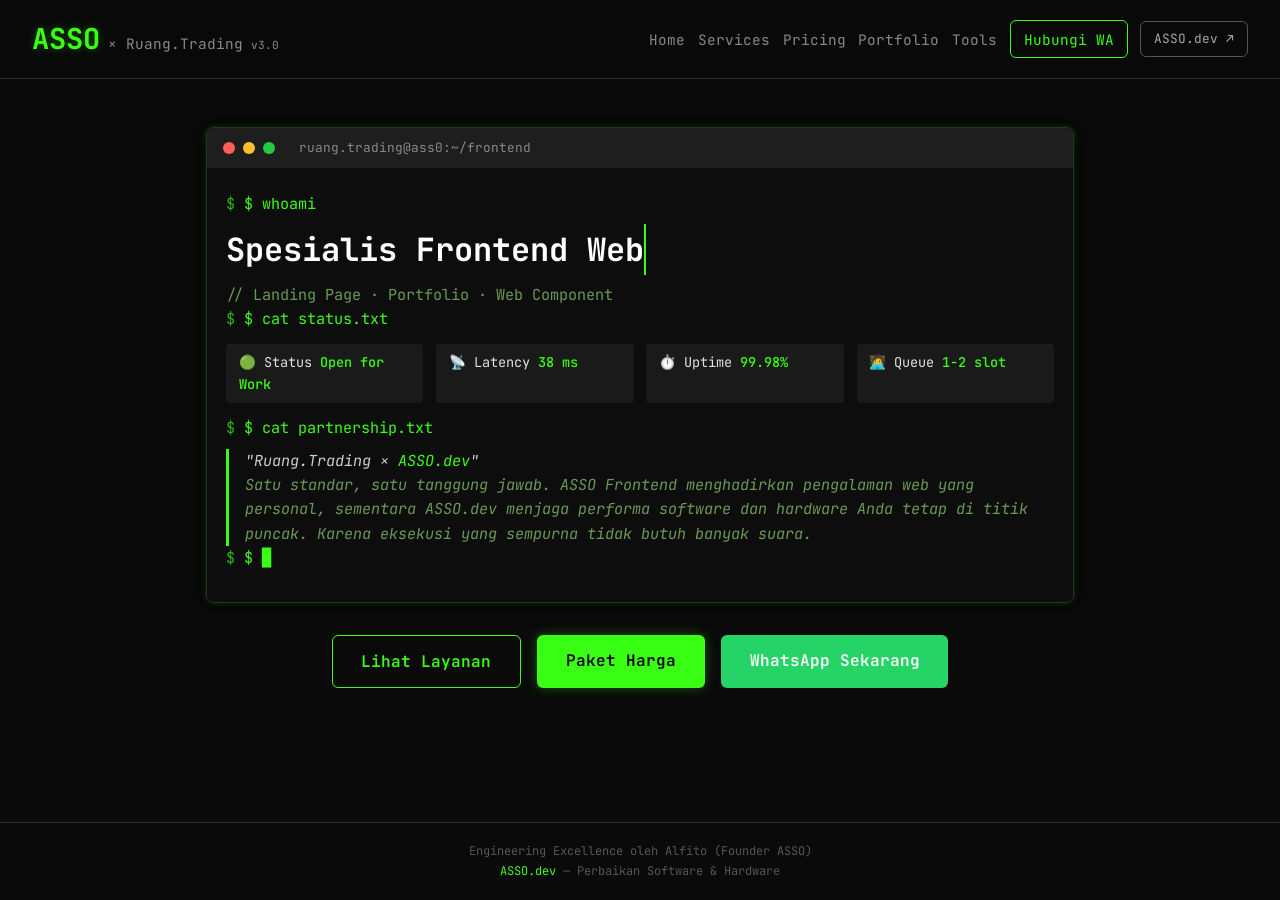
==== index.html @ 96014536 "Update index.html" ====
<!DOCTYPE html>
<html lang="id" data-theme="dark">
<head>
    <meta charset="UTF-8">
    <meta name="viewport" content="width=device-width, initial-scale=1.0">
    <title>Ruang.Trading × ASSO.dev | Spesialis Frontend Web</title>
    <link rel="stylesheet" href="style.css">
    <link rel="preconnect" href="https://fonts.googleapis.com">
    <link rel="preconnect" href="https://fonts.gstatic.com" crossorigin>
    <link href="https://fonts.googleapis.com/css2?family=JetBrains+Mono:wght@400;500;700&display=swap" rel="stylesheet">
</head>
<body>
    <header class="navbar">
        <div class="nav-brand">
            <a href="/" class="logo">ASSO</a>
            <span class="brand-partner">× Ruang.Trading</span>
            <span class="badge">v3.0</span>
        </div>
        <nav>
    <a href="/">Home</a>
    <a href="/services.html">Services</a>
    <a href="/pricing.html">Pricing</a>
    <a href="/portfolio.html">Portfolio</a>
    <a href="/tools.html">Tools</a>
    <a href="https://wa.me/62895327188128" class="btn-wa">Hubungi WA</a>
    <a href="https://asso.dev" class="btn-tech" target="_blank" rel="noopener">ASSO.dev ↗</a>
</nav>
    </header>

    <main class="hero fade-in">
        <div class="terminal-window">
            <div class="terminal-bar">
                <span class="dot red"></span><span class="dot yellow"></span><span class="dot green"></span>
                <span class="title">ruang.trading@ass0:~/frontend</span>
            </div>
            <div class="terminal-body">
                <p class="line">$ whoami</p>
                <h1 class="typing">Spesialis Frontend Web</h1>
                <p class="comment">// Landing Page · Portfolio · Web Component</p>
                <p class="line mt-4">$ cat status.txt</p>
                <div class="status-grid">
                    <div class="status-item">🟢 Status <span>Open for Work</span></div>
                    <div class="status-item">📡 Latency <span id="latency">--</span></div>
                    <div class="status-item">⏱️ Uptime <span>99.98%</span></div>
                    <div class="status-item">🧑‍💻 Queue <span>1-2 slot</span></div>
                </div>
                <p class="line mt-4">$ cat partnership.txt</p>
                <blockquote class="quote">
                    "Ruang.Trading × <a href="https://asso.dev" target="_blank" rel="noopener">ASSO.dev</a>"<br>
                    <span class="comment">Satu standar, satu tanggung jawab. ASSO Frontend menghadirkan pengalaman web yang personal, sementara ASSO.dev menjaga performa software dan hardware Anda tetap di titik puncak. Karena eksekusi yang sempurna tidak butuh banyak suara.</span>
                </blockquote>
                <p class="line prompt mt-4">$ <span class="cursor">█</span></p>
            </div>
        </div>
        <div class="cta-group fade-in delay-1">
            <a href="/services.html" class="btn-outline">Lihat Layanan</a>
            <a href="/pricing.html" class="btn-primary">Paket Harga</a>
            <a href="https://wa.me/62895327188128" class="btn-wa-large">WhatsApp Sekarang</a>
        </div>
    </main>

    <footer>
        Engineering Excellence oleh Alfito (Founder ASSO)<br>
        <span class="footer-links">
            <a href="https://asso.dev" target="_blank" rel="noopener">ASSO.dev</a> — Perbaikan Software & Hardware
        </span>
    </footer>

    <script src="script.js"></script>
</body>
</html>
---- style.css ----
/* ===== RESET & VARIABLES ===== */
* {
    margin: 0;
    padding: 0;
    box-sizing: border-box;
}

:root {
    --bg: #0a0a0a;
    --surface: #131313;
    --border: #2e2e2e;
    --accent: #39ff14;
    --accent-glow: rgba(57, 255, 20, 0.3);
    --text: #e0e0e0;
    --text-dim: #888;
    --font: 'JetBrains Mono', 'Courier New', monospace;
    --radius: 6px;
    --transition: 0.25s ease;
}

html {
    scroll-behavior: smooth;
}

body {
    background-color: var(--bg);
    color: var(--text);
    font-family: var(--font);
    line-height: 1.6;
    min-height: 100vh;
    display: flex;
    flex-direction: column;
}

/* ===== TYPOGRAPHY ===== */
h1, h2, h3 {
    font-weight: 700;
}

.accent {
    color: var(--accent);
    text-shadow: 0 0 6px var(--accent-glow);
}

/* ===== NAVBAR ===== */
.navbar {
    display: flex;
    justify-content: space-between;
    align-items: center;
    padding: 1rem 2rem;
    background: rgba(10,10,10,0.85);
    backdrop-filter: blur(10px);
    border-bottom: 1px solid var(--border);
    position: sticky;
    top: 0;
    z-index: 10;
    flex-wrap: wrap;
}

.nav-brand {
    display: flex;
    align-items: baseline;
    gap: 0.5rem;
    flex-wrap: wrap;
}

.logo {
    font-size: 1.8rem;
    font-weight: 700;
    color: var(--accent);
    text-shadow: 0 0 8px var(--accent-glow);
    text-decoration: none;
}
.brand-partner {
    font-size: 0.9rem;
    color: var(--text-dim);
}
.badge {
    font-size: 0.7rem;
    color: var(--text-dim);
}

nav {
    display: flex;
    align-items: center;
    flex-wrap: wrap;
    gap: 0.8rem;
}

nav a {
    color: var(--text-dim);
    text-decoration: none;
    font-size: 0.9rem;
    transition: color var(--transition);
}
nav a:hover,
nav a.active {
    color: var(--accent);
}

.btn-wa {
    border: 1px solid var(--accent);
    padding: 0.4rem 0.8rem;
    border-radius: var(--radius);
    color: var(--accent) !important;
}
.btn-wa:hover {
    background: var(--accent);
    color: #000 !important;
}

.btn-tech {
    border: 1px solid #555;
    padding: 0.4rem 0.8rem;
    border-radius: var(--radius);
    color: #aaa !important;
    font-size: 0.8rem;
}
.btn-tech:hover {
    border-color: var(--accent);
    color: var(--accent) !important;
}
.ext {
    font-size: 0.7rem;
}

/* ===== HERO / TERMINAL WINDOW ===== */
.hero {
    max-width: 900px;
    margin: 3rem auto;
    padding: 0 1rem;
    display: flex;
    flex-direction: column;
    gap: 2rem;
}

.terminal-window {
    border: 1px solid var(--border);
    border-radius: 8px;
    overflow: hidden;
    box-shadow: 0 0 20px rgba(0,0,0,0.8), 0 0 5px var(--accent-glow);
}

.terminal-bar {
    background: #1e1e1e;
    padding: 0.6rem 1rem;
    display: flex;
    align-items: center;
    gap: 0.5rem;
}

.dot {
    width: 12px;
    height: 12px;
    border-radius: 50%;
}
.dot.red { background: #ff5f56; }
.dot.yellow { background: #ffbd2e; }
.dot.green { background: #27c93f; }

.terminal-bar .title {
    margin-left: 1rem;
    font-size: 0.8rem;
    color: #888;
}

.terminal-body {
    padding: 1.5rem 1.2rem;
    background: #0d0d0d;
    font-size: 0.95rem;
}

.line {
    color: var(--accent);
    margin-bottom: 0.5rem;
}
.line::before {
    content: "$ ";
    opacity: 0.7;
}

.comment {
    color: #6a9955;
}

.typing {
    display: inline-block;
    overflow: hidden;
    white-space: nowrap;
    border-right: 2px solid var(--accent);
    animation: typing 2s steps(24, end), blink-caret 0.75s step-end infinite;
    font-size: 2rem;
    color: #fff;
}

@keyframes typing {
    from { width: 0; }
    to { width: 100%; }
}
@keyframes blink-caret {
    from, to { border-color: transparent; }
    50% { border-color: var(--accent); }
}

.status-grid {
    display: grid;
    grid-template-columns: repeat(auto-fit, minmax(180px,1fr));
    gap: 0.8rem;
    margin: 0.8rem 0;
}

.status-item {
    background: #1a1a1a;
    padding: 0.5rem 0.8rem;
    border-radius: 4px;
    font-size: 0.85rem;
}
.status-item span {
    color: var(--accent);
    font-weight: 500;
}

.quote {
    border-left: 3px solid var(--accent);
    padding-left: 1rem;
    color: #ccc;
    font-style: italic;
}
.quote a {
    color: var(--accent);
    text-decoration: none;
}

.prompt .cursor {
    animation: blink 1s infinite;
    color: var(--accent);
}
@keyframes blink {
    0%,100% { opacity: 1; }
    50% { opacity: 0; }
}

/* CTA */
.cta-group {
    display: flex;
    flex-wrap: wrap;
    justify-content: center;
    gap: 1rem;
}
.btn-outline, .btn-primary, .btn-wa-large {
    padding: 0.8rem 1.8rem;
    border-radius: var(--radius);
    font-weight: 600;
    text-decoration: none;
    transition: all var(--transition);
    font-family: var(--font);
    display: inline-block;
}
.btn-outline {
    border: 1px solid var(--accent);
    color: var(--accent);
}
.btn-outline:hover {
    background: var(--accent);
    color: #000;
}
.btn-primary {
    background: var(--accent);
    color: #000;
    border: none;
    box-shadow: 0 0 12px var(--accent-glow);
}
.btn-primary:hover {
    box-shadow: 0 0 20px var(--accent);
}
.btn-wa-large {
    background: #25D366;
    color: #fff;
    border: none;
}
.btn-wa-large:hover {
    filter: brightness(1.1);
}

/* ===== PAGE LAYOUTS ===== */
.page-content {
    max-width: 1000px;
    margin: 2rem auto;
    padding: 0 1.5rem;
    flex: 1;
}

.page-title {
    font-size: 2.2rem;
    margin-bottom: 0.5rem;
    text-align: center;
}
.subtitle {
    text-align: center;
    color: var(--text-dim);
    margin-bottom: 2rem;
}

/* Services */
.services-grid {
    display: grid;
    grid-template-columns: repeat(auto-fit, minmax(260px,1fr));
    gap: 1.5rem;
    margin-bottom: 2rem;
}
.service-card {
    background: var(--surface);
    border: 1px solid var(--border);
    border-radius: 10px;
    padding: 1.5rem;
    transition: transform 0.3s, box-shadow 0.3s;
}
.service-card:hover {
    transform: translateY(-5px);
    box-shadow: 0 8px 20px rgba(0,0,0,0.5), 0 0 15px var(--accent-glow);
}
.icon {
    font-size: 2rem;
    margin-bottom: 1rem;
}
.service-card h3 {
    color: var(--accent);
    margin-bottom: 0.5rem;
}
.service-card ul {
    margin-top: 1rem;
    padding-left: 1.2rem;
    color: #bbb;
    font-size: 0.85rem;
}
.cta-inline {
    text-align: center;
    margin: 2rem 0;
}

/* Pricing */
.pricing-grid {
    display: grid;
    grid-template-columns: repeat(auto-fit, minmax(260px,1fr));
    gap: 1.5rem;
    margin-bottom: 3rem;
}
.price-card {
    background: var(--surface);
    border: 1px solid var(--border);
    border-radius: 12px;
    padding: 1.8rem;
    display: flex;
    flex-direction: column;
    transition: 0.3s;
}
.price-card.highlight {
    border-color: var(--accent);
    box-shadow: 0 0 20px var(--accent-glow);
    position: relative;
}
.popular-badge {
    position: absolute;
    top: -12px;
    left: 50%;
    transform: translateX(-50%);
    background: var(--accent);
    color: #000;
    font-size: 0.75rem;
    font-weight: 700;
    padding: 0.2rem 1rem;
    border-radius: 20px;
}
.price-header {
    text-align: center;
    margin-bottom: 1.5rem;
}
.price-header h3 {
    font-size: 1.4rem;
    margin-bottom: 0.2rem;
}
.price {
    font-size: 2.2rem;
    font-weight: 700;
    color: var(--accent);
}
.est {
    font-size: 0.8rem;
    color: var(--text-dim);
}
.price-card ul {
    list-style: none;
    margin: 1rem 0;
    flex: 1;
}
.price-card li {
    padding: 0.4rem 0;
    border-bottom: 1px solid #222;
    font-size: 0.9rem;
}
.price-card .btn-primary {
    margin-top: 1rem;
    text-align: center;
}

/* FAQ */
.faq-section {
    max-width: 700px;
    margin: 0 auto;
}
.faq-item {
    border-bottom: 1px solid var(--border);
}
.faq-question {
    width: 100%;
    background: none;
    border: none;
    color: var(--text);
    font-family: var(--font);
    font-size: 1rem;
    padding: 1rem 0;
    display: flex;
    justify-content: space-between;
    align-items: center;
    cursor: pointer;
    transition: color 0.2s;
}
.faq-question:hover {
    color: var(--accent);
}
.arrow {
    transition: transform 0.3s;
}
.faq-item.active .arrow {
    transform: rotate(180deg);
}
.faq-answer {
    max-height: 0;
    overflow: hidden;
    transition: max-height 0.3s ease, padding 0.3s;
    padding: 0 1rem 0 0;
    color: #aaa;
    font-size: 0.9rem;
}
.faq-item.active .faq-answer {
    max-height: 150px;
    padding-bottom: 1rem;
}

/* Tools */
.tool-container {
    max-width: 420px;
    margin: 0 auto;
}
.calc-card {
    background: var(--surface);
    border: 1px solid var(--border);
    border-radius: 12px;
    padding: 1.8rem;
    box-shadow: 0 0 15px rgba(0,0,0,0.5);
}
.input-group {
    margin-bottom: 1rem;
}
.input-group label {
    display: block;
    font-size: 0.85rem;
    margin-bottom: 0.3rem;
    color: var(--accent);
}
.calc-input {
    width: 100%;
    background: #1c1c1c;
    border: 1px solid #444;
    border-radius: 4px;
    padding: 0.6rem;
    color: #fff;
    font-family: var(--font);
    outline: none;
    transition: border-color 0.2s;
}
.calc-input:focus {
    border-color: var(--accent);
}
.result {
    margin: 1.5rem 0 0.5rem;
    font-size: 1.6rem;
    text-align: center;
    font-weight: 700;
    color: var(--accent);
    min-height: 2.5rem;
}
.note {
    font-size: 0.7rem;
    color: var(--text-dim);
    text-align: center;
}

/* Footer */
footer {
    text-align: center;
    padding: 1.2rem;
    border-top: 1px solid var(--border);
    color: #555;
    font-size: 0.75rem;
    margin-top: auto;
}
.footer-links a {
    color: var(--accent);
    text-decoration: none;
}

/* ===== ANIMATIONS ===== */
.fade-in {
    animation: fadeIn 0.6s ease forwards;
}
.reveal {
    opacity: 0;
    transform: translateY(20px);
    transition: opacity 0.6s ease, transform 0.6s ease;
}
.reveal.visible {
    opacity: 1;
    transform: translateY(0);
}
.delay-1 { transition-delay: 0.15s; }
.delay-2 { transition-delay: 0.3s; }

@keyframes fadeIn {
    from { opacity: 0; }
    to { opacity: 1; }
}

/* ===== PORTFOLIO ===== */
.portfolio-grid {
    display: grid;
    grid-template-columns: repeat(auto-fit, minmax(260px, 1fr));
    gap: 1.5rem;
    margin: 2rem 0;
}

.portfolio-card {
    background: var(--surface);
    border: 1px solid var(--border);
    border-radius: 12px;
    overflow: hidden;
    transition: transform 0.3s, box-shadow 0.3s;
    display: flex;
    flex-direction: column;
}

.portfolio-card:hover {
    transform: translateY(-5px);
    box-shadow: 0 8px 20px rgba(0,0,0,0.6), 0 0 12px var(--accent-glow);
}

.portfolio-img {
    background: #1a1a1a;
    height: 100px;
    display: flex;
    align-items: center;
    justify-content: center;
    font-size: 2.5rem;
    border-bottom: 1px solid var(--border);
}

.portfolio-info {
    padding: 1.2rem;
    flex: 1;
    display: flex;
    flex-direction: column;
}

.portfolio-info h3 {
    color: var(--accent);
    font-size: 1rem;
    margin-bottom: 0.5rem;
}

.portfolio-info p {
    color: #aaa;
    font-size: 0.85rem;
    margin-bottom: 1rem;
    flex: 1;
}

.portfolio-info .btn-outline.small {
    padding: 0.4rem 1rem;
    font-size: 0.8rem;
    align-self: flex-start;
}

@media (max-width: 600px) {
    .navbar {
        flex-direction: column;
    }
    .typing {
        font-size: 1.4rem;
    }
}
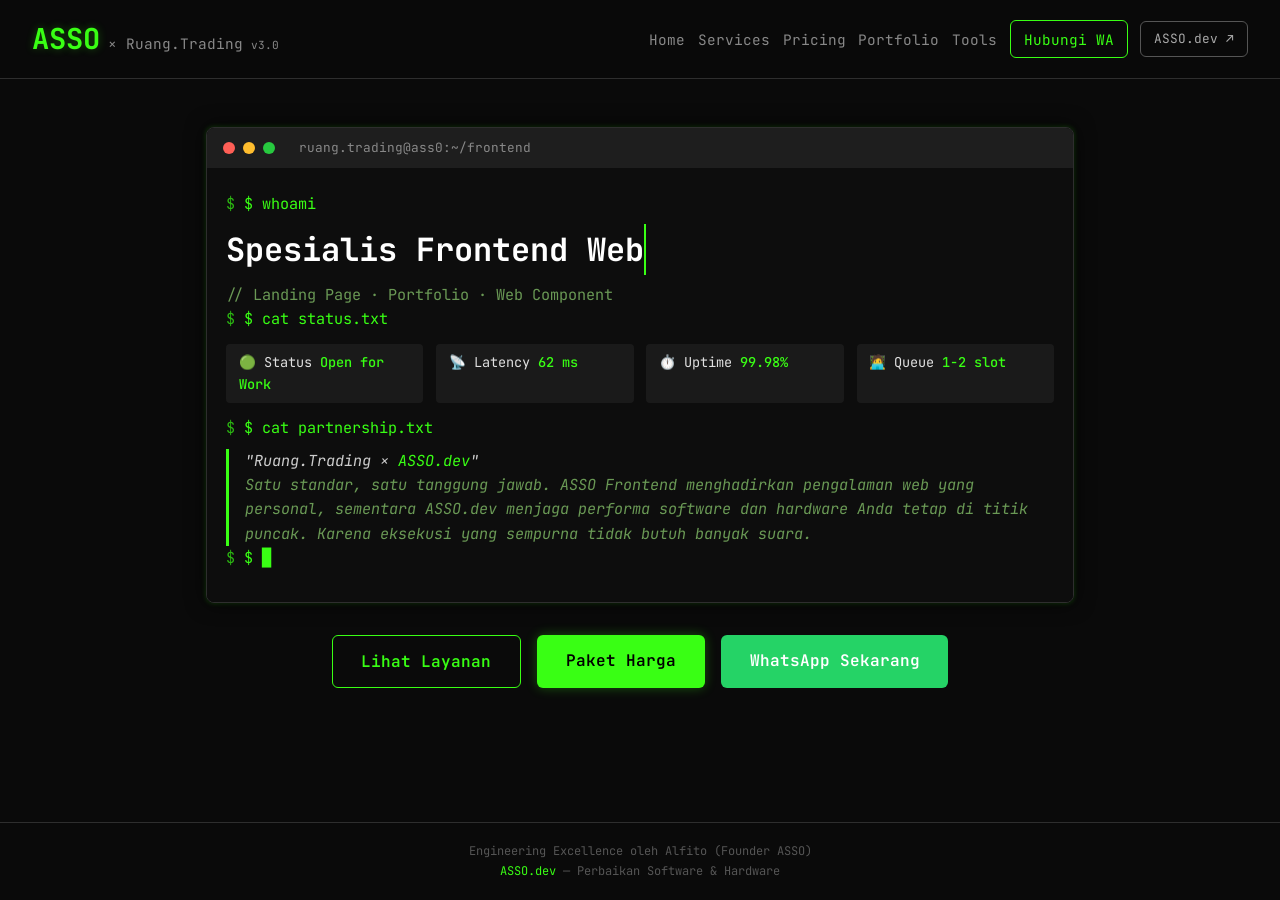
==== commit a78bcc42: "Update index.html" ====
--- a/index.html
+++ b/index.html
@@ -23,7 +23,7 @@
     <a href="/portfolio.html">Portfolio</a>
     <a href="/tools.html">Tools</a>
     <a href="https://wa.me/62895327188128" class="btn-wa">Hubungi WA</a>
-    <a href="https://asso.dev" class="btn-tech" target="_blank" rel="noopener">ASSO.dev ↗</a>
+    <a href="https://asso-tech.great-site.net" class="btn-tech" target="_blank" rel="noopener">ASSO.dev ↗</a>
 </nav>
     </header>
 
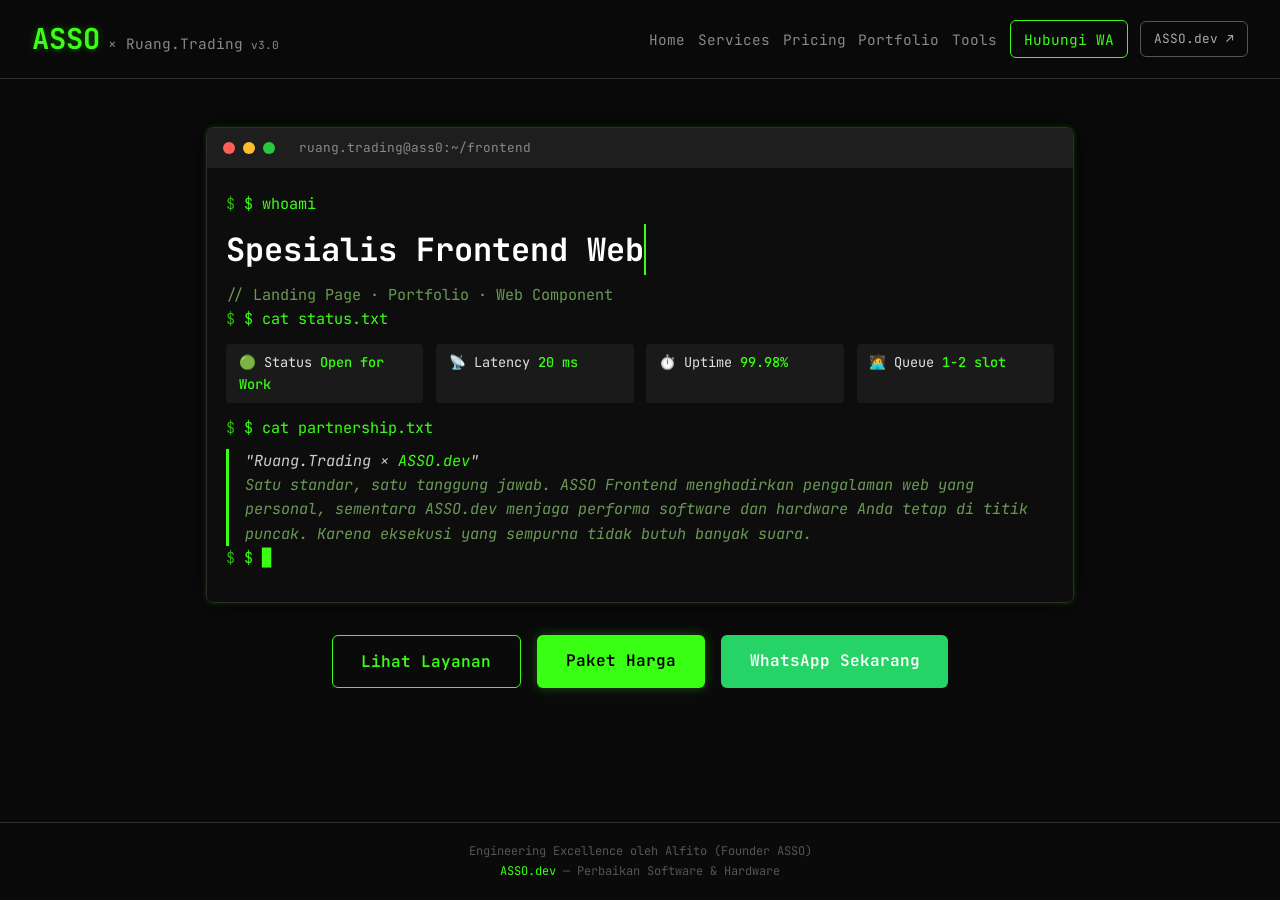
==== commit 817978f9: "Update index.html" ====
--- a/index.html
+++ b/index.html
@@ -46,7 +46,7 @@
                 </div>
                 <p class="line mt-4">$ cat partnership.txt</p>
                 <blockquote class="quote">
-                    "Ruang.Trading × <a href="https://asso.dev" target="_blank" rel="noopener">ASSO.dev</a>"<br>
+                    "Ruang.Trading × <a href="https://asso-tech.great-site.net" target="_blank" rel="noopener">ASSO.dev</a>"<br>
                     <span class="comment">Satu standar, satu tanggung jawab. ASSO Frontend menghadirkan pengalaman web yang personal, sementara ASSO.dev menjaga performa software dan hardware Anda tetap di titik puncak. Karena eksekusi yang sempurna tidak butuh banyak suara.</span>
                 </blockquote>
                 <p class="line prompt mt-4">$ <span class="cursor">█</span></p>
@@ -62,7 +62,7 @@
     <footer>
         Engineering Excellence oleh Alfito (Founder ASSO)<br>
         <span class="footer-links">
-            <a href="https://asso.dev" target="_blank" rel="noopener">ASSO.dev</a> — Perbaikan Software & Hardware
+            <a href="https://asso-tech.great-site.net" target="_blank" rel="noopener">ASSO.dev</a> — Perbaikan Software & Hardware
         </span>
     </footer>
 
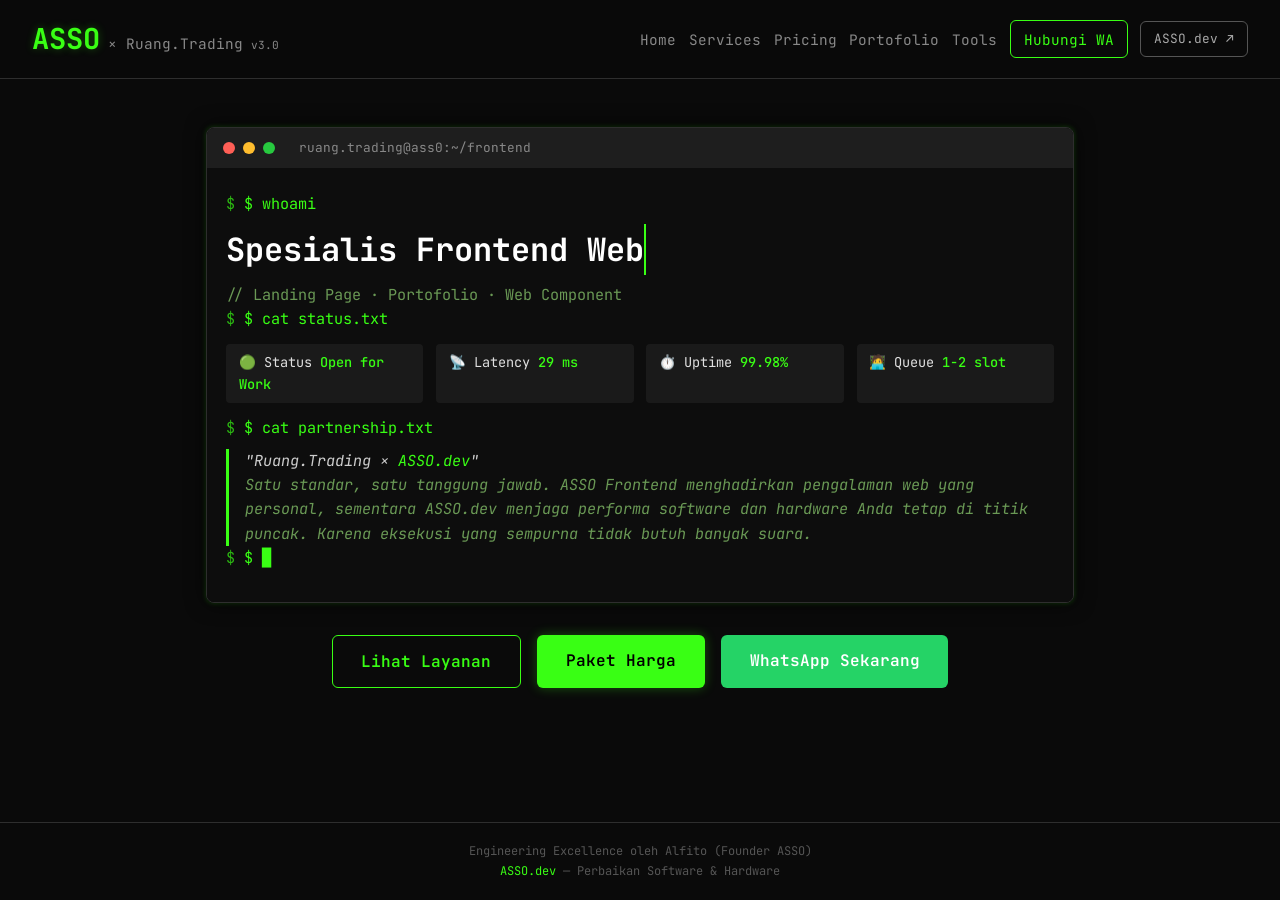
==== commit dc1a1487: "Update index.html" ====
--- a/index.html
+++ b/index.html
@@ -20,7 +20,7 @@
     <a href="/">Home</a>
     <a href="/services.html">Services</a>
     <a href="/pricing.html">Pricing</a>
-    <a href="/portfolio.html">Portfolio</a>
+    <a href="/portofolio.html">Portofolio</a>
     <a href="/tools.html">Tools</a>
     <a href="https://wa.me/62895327188128" class="btn-wa">Hubungi WA</a>
     <a href="https://asso-tech.great-site.net" class="btn-tech" target="_blank" rel="noopener">ASSO.dev ↗</a>
@@ -36,7 +36,7 @@
             <div class="terminal-body">
                 <p class="line">$ whoami</p>
                 <h1 class="typing">Spesialis Frontend Web</h1>
-                <p class="comment">// Landing Page · Portfolio · Web Component</p>
+                <p class="comment">// Landing Page · Portofolio · Web Component</p>
                 <p class="line mt-4">$ cat status.txt</p>
                 <div class="status-grid">
                     <div class="status-item">🟢 Status <span>Open for Work</span></div>
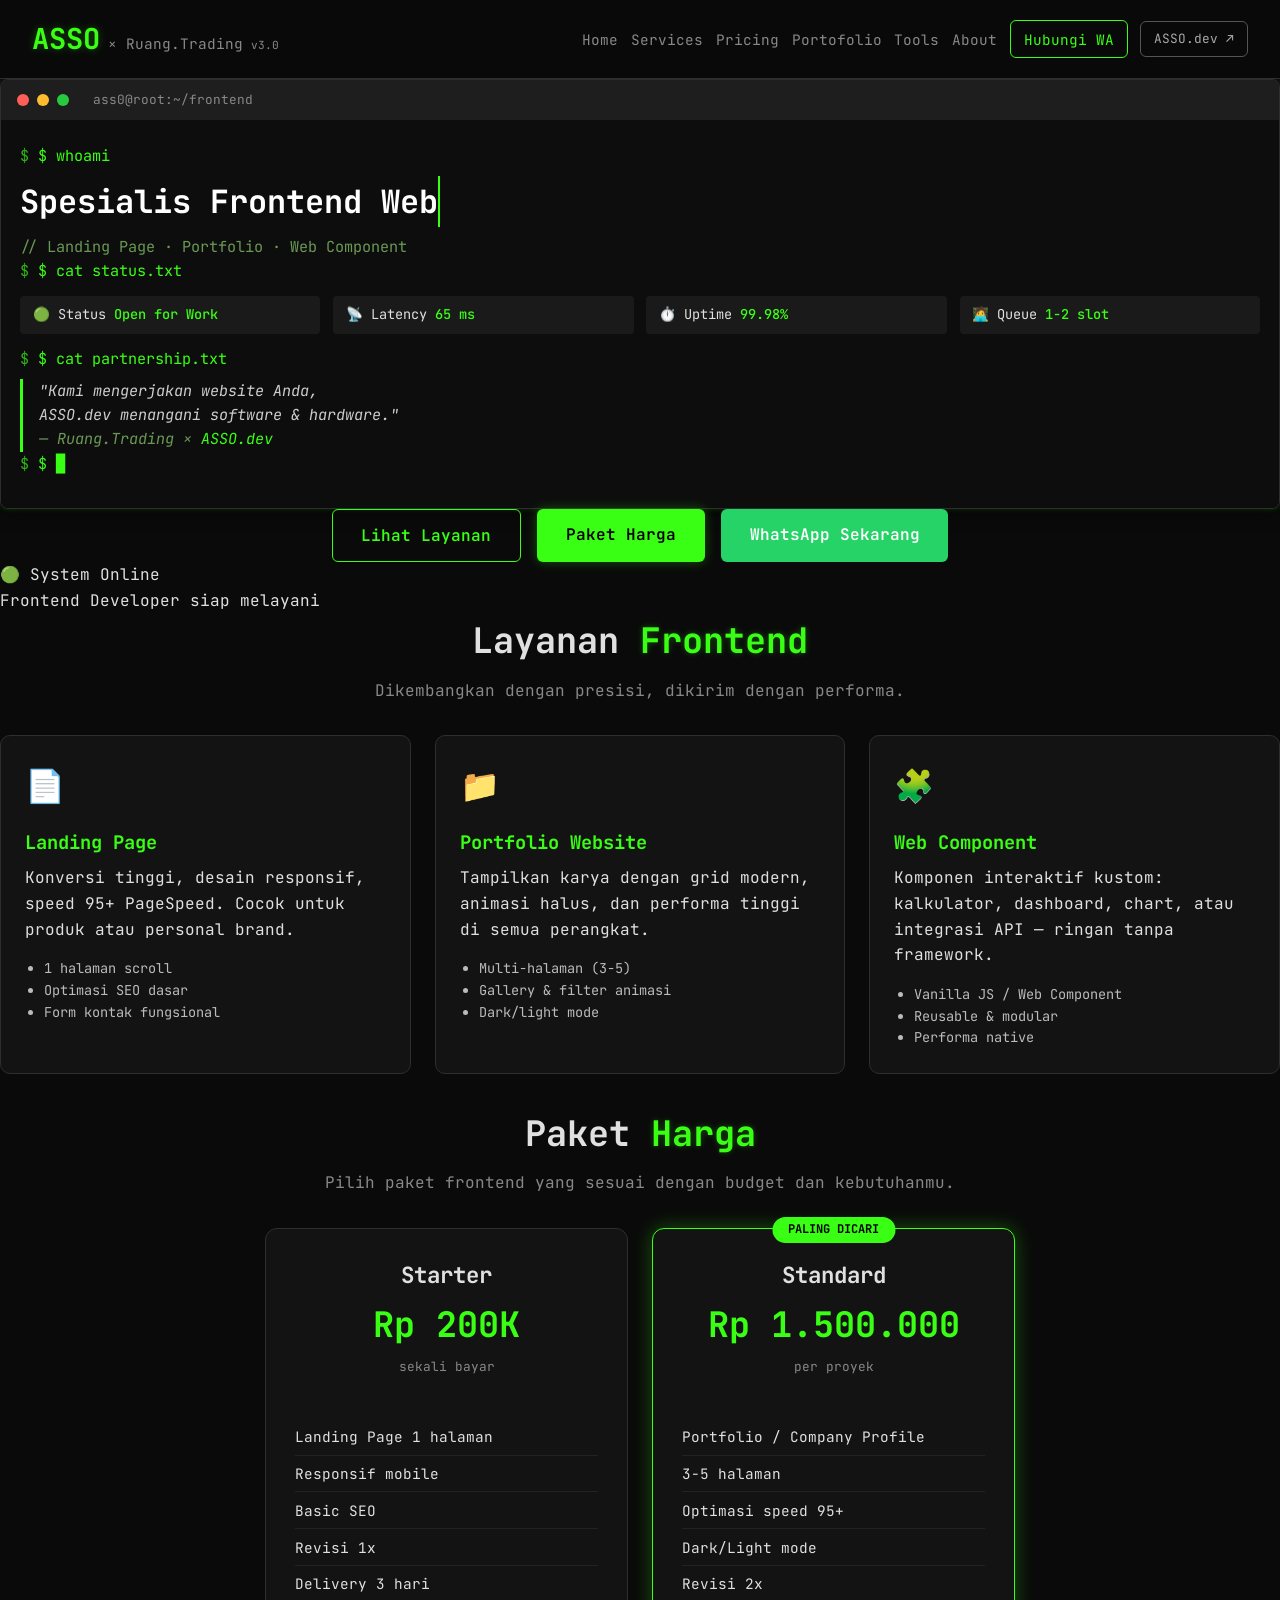
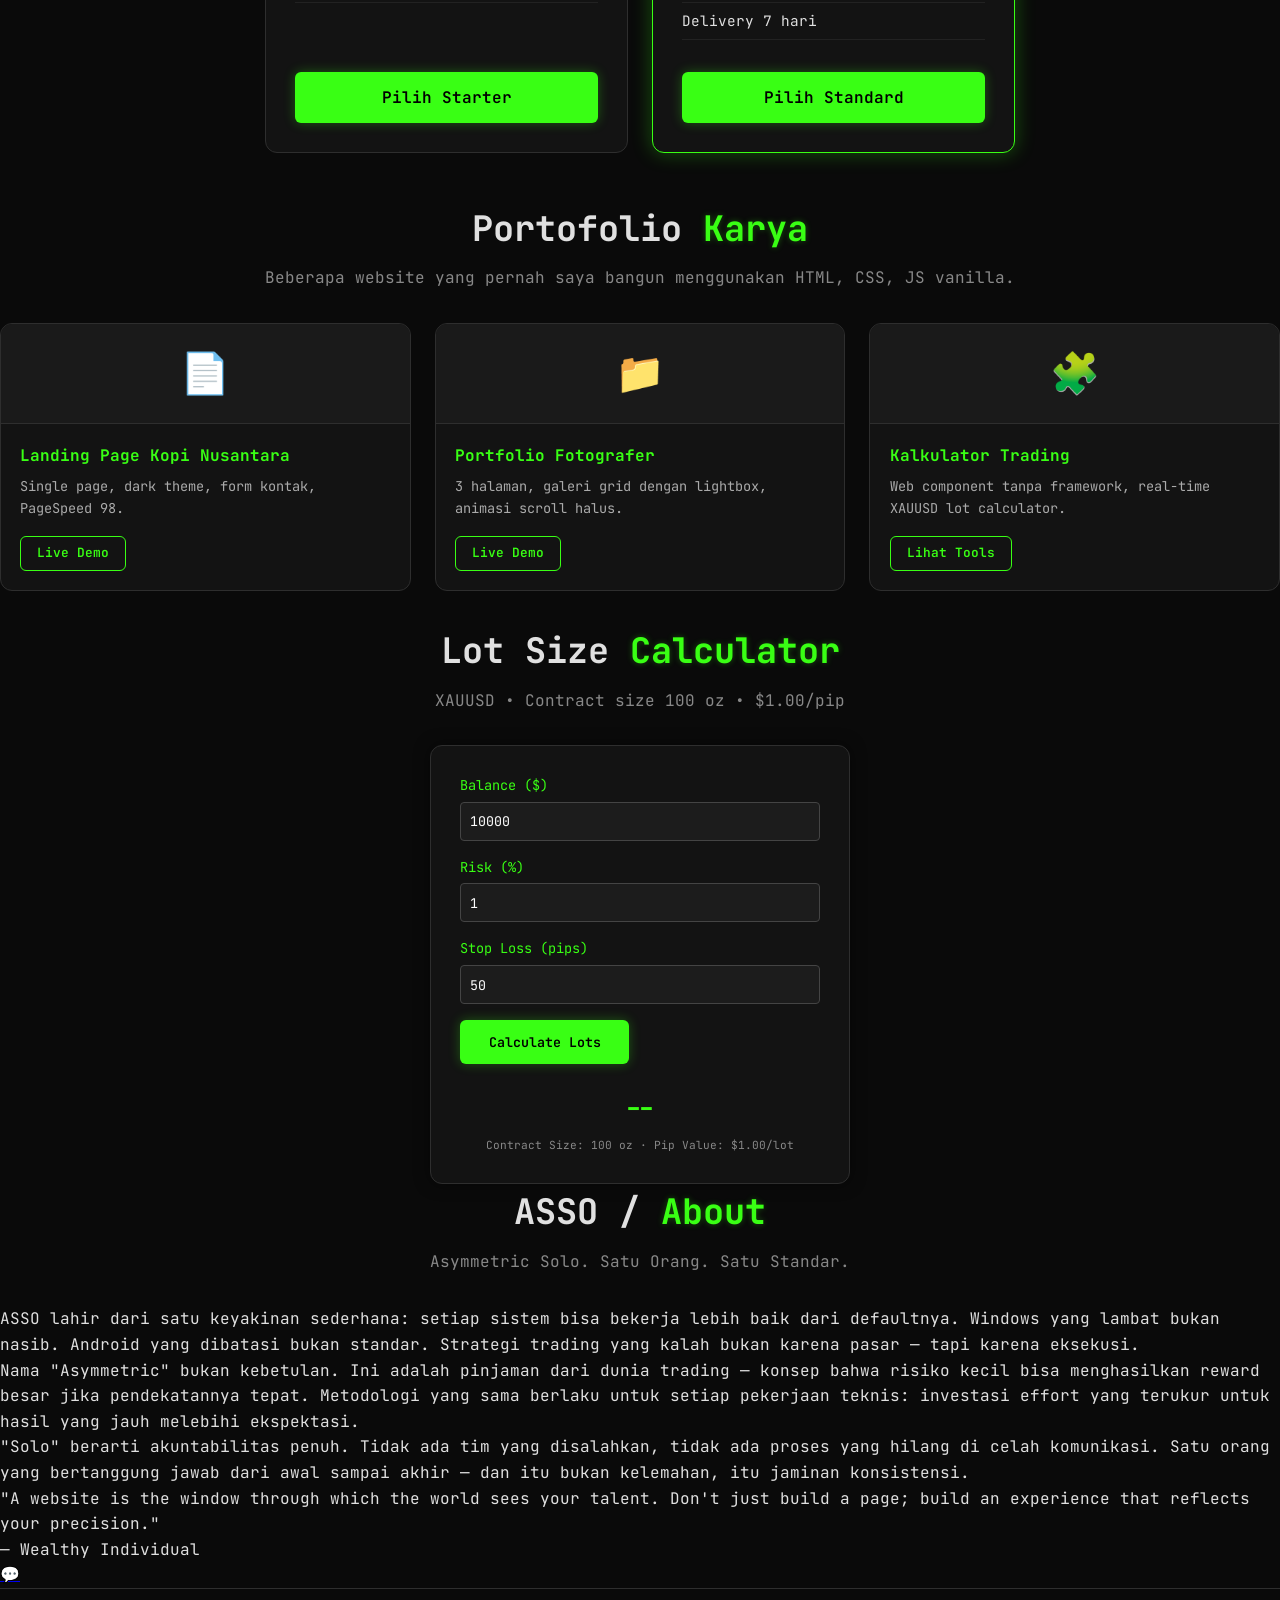
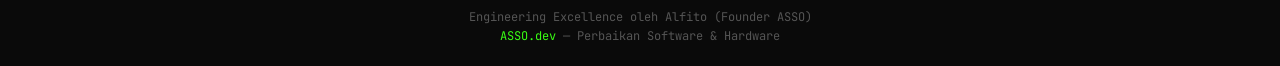
==== commit c4767fd2: "Update index.html" ====
--- a/index.html
+++ b/index.html
@@ -3,67 +3,178 @@
 <head>
     <meta charset="UTF-8">
     <meta name="viewport" content="width=device-width, initial-scale=1.0">
-    <title>Ruang.Trading × ASSO.dev | Spesialis Frontend Web</title>
+    <title>ASSO Frontend | Spesialis Frontend Web</title>
     <link rel="stylesheet" href="style.css">
-    <link rel="preconnect" href="https://fonts.googleapis.com">
-    <link rel="preconnect" href="https://fonts.gstatic.com" crossorigin>
     <link href="https://fonts.googleapis.com/css2?family=JetBrains+Mono:wght@400;500;700&display=swap" rel="stylesheet">
 </head>
 <body>
+
+    <!-- Fixed Navbar -->
     <header class="navbar">
         <div class="nav-brand">
-            <a href="/" class="logo">ASSO</a>
+            <a href="#home" class="logo">ASSO</a>
             <span class="brand-partner">× Ruang.Trading</span>
             <span class="badge">v3.0</span>
         </div>
         <nav>
-    <a href="/">Home</a>
-    <a href="/services.html">Services</a>
-    <a href="/pricing.html">Pricing</a>
-    <a href="/portofolio.html">Portofolio</a>
-    <a href="/tools.html">Tools</a>
-    <a href="https://wa.me/62895327188128" class="btn-wa">Hubungi WA</a>
-    <a href="https://asso-tech.great-site.net" class="btn-tech" target="_blank" rel="noopener">ASSO.dev ↗</a>
-</nav>
+            <a href="#home">Home</a>
+            <a href="#services">Services</a>
+            <a href="#pricing">Pricing</a>
+            <a href="#portofolio">Portofolio</a>
+            <a href="#tools">Tools</a>
+            <a href="#about">About</a>
+            <a href="https://wa.me/62895327188128" class="btn-wa">Hubungi WA</a>
+            <a href="https://asso-tech.great-site.net" class="btn-tech" target="_blank" rel="noopener">ASSO.dev ↗</a>
+        </nav>
     </header>
 
-    <main class="hero fade-in">
-        <div class="terminal-window">
-            <div class="terminal-bar">
-                <span class="dot red"></span><span class="dot yellow"></span><span class="dot green"></span>
-                <span class="title">ruang.trading@ass0:~/frontend</span>
+    <!-- Main scroll container -->
+    <main class="scroll-container">
+
+        <!-- HOME SECTION -->
+        <section id="home" class="full-section">
+            <div class="hero-content">
+                <div class="terminal-window">
+                    <div class="terminal-bar">
+                        <span class="dot red"></span><span class="dot yellow"></span><span class="dot green"></span>
+                        <span class="title">ass0@root:~/frontend</span>
+                    </div>
+                    <div class="terminal-body">
+                        <p class="line">$ whoami</p>
+                        <h1 class="typing">Spesialis Frontend Web</h1>
+                        <p class="comment">// Landing Page · Portfolio · Web Component</p>
+                        <p class="line mt-4">$ cat status.txt</p>
+                        <div class="status-grid">
+                            <div class="status-item">🟢 Status <span>Open for Work</span></div>
+                            <div class="status-item">📡 Latency <span id="latency">--</span></div>
+                            <div class="status-item">⏱️ Uptime <span>99.98%</span></div>
+                            <div class="status-item">🧑‍💻 Queue <span>1-2 slot</span></div>
+                        </div>
+                        <p class="line mt-4">$ cat partnership.txt</p>
+                        <blockquote class="quote">
+                            "Kami mengerjakan website Anda,<br>ASSO.dev menangani software & hardware."<br>
+                            <span class="comment">— Ruang.Trading × <a href="https://asso-tech.great-site.net" target="_blank" rel="noopener">ASSO.dev</a></span>
+                        </blockquote>
+                        <p class="line prompt mt-4">$ <span class="cursor">█</span></p>
+                    </div>
+                </div>
+                <div class="cta-group fade-in delay-1">
+                    <a href="#services" class="btn-outline">Lihat Layanan</a>
+                    <a href="#pricing" class="btn-primary">Paket Harga</a>
+                    <a href="https://wa.me/62895327188128" class="btn-wa-large">WhatsApp Sekarang</a>
+                </div>
+                <!-- Bubble texts -->
+                <div class="bubble-text bubble-status">🟢 System Online</div>
+                <div class="bubble-text bubble-serve">Frontend Developer siap melayani</div>
             </div>
-            <div class="terminal-body">
-                <p class="line">$ whoami</p>
-                <h1 class="typing">Spesialis Frontend Web</h1>
-                <p class="comment">// Landing Page · Portofolio · Web Component</p>
-                <p class="line mt-4">$ cat status.txt</p>
-                <div class="status-grid">
-                    <div class="status-item">🟢 Status <span>Open for Work</span></div>
-                    <div class="status-item">📡 Latency <span id="latency">--</span></div>
-                    <div class="status-item">⏱️ Uptime <span>99.98%</span></div>
-                    <div class="status-item">🧑‍💻 Queue <span>1-2 slot</span></div>
+        </section>
+
+        <!-- SERVICES SECTION -->
+        <section id="services" class="full-section">
+            <div class="page-content-inner">
+                <h1 class="page-title">Layanan <span class="accent">Frontend</span></h1>
+                <p class="subtitle">Dikembangkan dengan presisi, dikirim dengan performa.</p>
+                <div class="services-grid">
+                    <div class="service-card reveal">
+                        <div class="icon">📄</div>
+                        <h3>Landing Page</h3>
+                        <p>Konversi tinggi, desain responsif, speed 95+ PageSpeed. Cocok untuk produk atau personal brand.</p>
+                        <ul><li>1 halaman scroll</li><li>Optimasi SEO dasar</li><li>Form kontak fungsional</li></ul>
+                    </div>
+                    <div class="service-card reveal delay-1">
+                        <div class="icon">📁</div>
+                        <h3>Portfolio Website</h3>
+                        <p>Tampilkan karya dengan grid modern, animasi halus, dan performa tinggi di semua perangkat.</p>
+                        <ul><li>Multi‑halaman (3‑5)</li><li>Gallery & filter animasi</li><li>Dark/light mode</li></ul>
+                    </div>
+                    <div class="service-card reveal delay-2">
+                        <div class="icon">🧩</div>
+                        <h3>Web Component</h3>
+                        <p>Komponen interaktif kustom: kalkulator, dashboard, chart, atau integrasi API — ringan tanpa framework.</p>
+                        <ul><li>Vanilla JS / Web Component</li><li>Reusable & modular</li><li>Performa native</li></ul>
+                    </div>
                 </div>
-                <p class="line mt-4">$ cat partnership.txt</p>
-                <blockquote class="quote">
-                    "Ruang.Trading × <a href="https://asso-tech.great-site.net" target="_blank" rel="noopener">ASSO.dev</a>"<br>
-                    <span class="comment">Satu standar, satu tanggung jawab. ASSO Frontend menghadirkan pengalaman web yang personal, sementara ASSO.dev menjaga performa software dan hardware Anda tetap di titik puncak. Karena eksekusi yang sempurna tidak butuh banyak suara.</span>
-                </blockquote>
-                <p class="line prompt mt-4">$ <span class="cursor">█</span></p>
             </div>
-        </div>
-        <div class="cta-group fade-in delay-1">
-            <a href="/services.html" class="btn-outline">Lihat Layanan</a>
-            <a href="/pricing.html" class="btn-primary">Paket Harga</a>
-            <a href="https://wa.me/62895327188128" class="btn-wa-large">WhatsApp Sekarang</a>
-        </div>
+        </section>
+
+        <!-- PRICING SECTION -->
+        <section id="pricing" class="full-section">
+            <div class="page-content-inner">
+                <h1 class="page-title">Paket <span class="accent">Harga</span></h1>
+                <p class="subtitle">Pilih paket frontend yang sesuai dengan budget dan kebutuhanmu.</p>
+                <div class="pricing-grid" style="max-width:750px;margin-left:auto;margin-right:auto;">
+                    <div class="price-card reveal">
+                        <div class="price-header"><h3>Starter</h3><p class="price">Rp 200K</p><span class="est">sekali bayar</span></div>
+                        <ul><li>Landing Page 1 halaman</li><li>Responsif mobile</li><li>Basic SEO</li><li>Revisi 1x</li><li>Delivery 3 hari</li></ul>
+                        <a href="https://wa.me/62895327188128?text=Halo%20ASSO,%20saya%20tertarik%20paket%20Starter" class="btn-primary">Pilih Starter</a>
+                    </div>
+                    <div class="price-card highlight reveal delay-1">
+                        <div class="popular-badge">PALING DICARI</div>
+                        <div class="price-header"><h3>Standard</h3><p class="price">Rp 1.500.000</p><span class="est">per proyek</span></div>
+                        <ul><li>Portfolio / Company Profile</li><li>3-5 halaman</li><li>Optimasi speed 95+</li><li>Dark/Light mode</li><li>Revisi 2x</li><li>Delivery 7 hari</li></ul>
+                        <a href="https://wa.me/62895327188128?text=Halo%20ASSO,%20saya%20tertarik%20paket%20Standard" class="btn-primary">Pilih Standard</a>
+                    </div>
+                </div>
+            </div>
+        </section>
+
+        <!-- PORTOFOLIO SECTION (penulisan KBBI) -->
+        <section id="portofolio" class="full-section">
+            <div class="page-content-inner">
+                <h1 class="page-title">Portofolio <span class="accent">Karya</span></h1>
+                <p class="subtitle">Beberapa website yang pernah saya bangun menggunakan HTML, CSS, JS vanilla.</p>
+                <div class="portfolio-grid">
+                    <div class="portfolio-card reveal"><div class="portfolio-img"><span>📄</span></div><div class="portfolio-info"><h3>Landing Page Kopi Nusantara</h3><p>Single page, dark theme, form kontak, PageSpeed 98.</p><a href="#" class="btn-outline small">Live Demo</a></div></div>
+                    <div class="portfolio-card reveal delay-1"><div class="portfolio-img"><span>📁</span></div><div class="portfolio-info"><h3>Portfolio Fotografer</h3><p>3 halaman, galeri grid dengan lightbox, animasi scroll halus.</p><a href="#" class="btn-outline small">Live Demo</a></div></div>
+                    <div class="portfolio-card reveal delay-2"><div class="portfolio-img"><span>🧩</span></div><div class="portfolio-info"><h3>Kalkulator Trading</h3><p>Web component tanpa framework, real-time XAUUSD lot calculator.</p><a href="#tools" class="btn-outline small">Lihat Tools</a></div></div>
+                </div>
+            </div>
+        </section>
+
+        <!-- TOOLS SECTION -->
+        <section id="tools" class="full-section">
+            <div class="page-content-inner">
+                <h1 class="page-title">Lot Size <span class="accent">Calculator</span></h1>
+                <p class="subtitle">XAUUSD • Contract size 100 oz • $1.00/pip</p>
+                <div class="tool-container">
+                    <div class="calc-card">
+                        <div class="input-group"><label>Balance ($)</label><input type="number" id="balance" value="10000" min="1" class="calc-input"></div>
+                        <div class="input-group"><label>Risk (%)</label><input type="number" id="risk" value="1" min="0.1" step="0.1" class="calc-input"></div>
+                        <div class="input-group"><label>Stop Loss (pips)</label><input type="number" id="stopLoss" value="50" min="1" class="calc-input"></div>
+                        <button id="calcBtn" class="btn-primary">Calculate Lots</button>
+                        <div id="calcResult" class="result">--</div>
+                        <div class="note">Contract Size: 100 oz · Pip Value: $1.00/lot</div>
+                    </div>
+                </div>
+            </div>
+        </section>
+
+        <!-- ABOUT SECTION (Manifesto) -->
+        <section id="about" class="full-section">
+            <div class="page-content-inner about-section">
+                <h1 class="page-title">ASSO / <span class="accent">About</span></h1>
+                <p class="subtitle">Asymmetric Solo. Satu Orang. Satu Standar.</p>
+                <div class="manifesto">
+                    <p>ASSO lahir dari satu keyakinan sederhana: setiap sistem bisa bekerja lebih baik dari defaultnya. Windows yang lambat bukan nasib. Android yang dibatasi bukan standar. Strategi trading yang kalah bukan karena pasar — tapi karena eksekusi.</p>
+                    <p>Nama "Asymmetric" bukan kebetulan. Ini adalah pinjaman dari dunia trading — konsep bahwa risiko kecil bisa menghasilkan reward besar jika pendekatannya tepat. Metodologi yang sama berlaku untuk setiap pekerjaan teknis: investasi effort yang terukur untuk hasil yang jauh melebihi ekspektasi.</p>
+                    <p>"Solo" berarti akuntabilitas penuh. Tidak ada tim yang disalahkan, tidak ada proses yang hilang di celah komunikasi. Satu orang yang bertanggung jawab dari awal sampai akhir — dan itu bukan kelemahan, itu jaminan konsistensi.</p>
+                    <blockquote>"A website is the window through which the world sees your talent. Don't just build a page; build an experience that reflects your precision."</blockquote>
+                    <p class="signature">— Wealthy Individual</p>
+                </div>
+            </div>
+        </section>
+
     </main>
 
+    <!-- Bubble WhatsApp fixed -->
+    <a href="https://wa.me/62895327188128" class="wa-bubble" title="Chat WhatsApp">
+        <span class="wa-icon">💬</span>
+    </a>
+
+    <!-- Footer fixed di bawah semua section -->
     <footer>
         Engineering Excellence oleh Alfito (Founder ASSO)<br>
-        <span class="footer-links">
-            <a href="https://asso-tech.great-site.net" target="_blank" rel="noopener">ASSO.dev</a> — Perbaikan Software & Hardware
-        </span>
+        <span class="footer-links"><a href="https://asso-tech.great-site.net" target="_blank" rel="noopener">ASSO.dev</a> — Perbaikan Software & Hardware</span>
     </footer>
 
     <script src="script.js"></script>
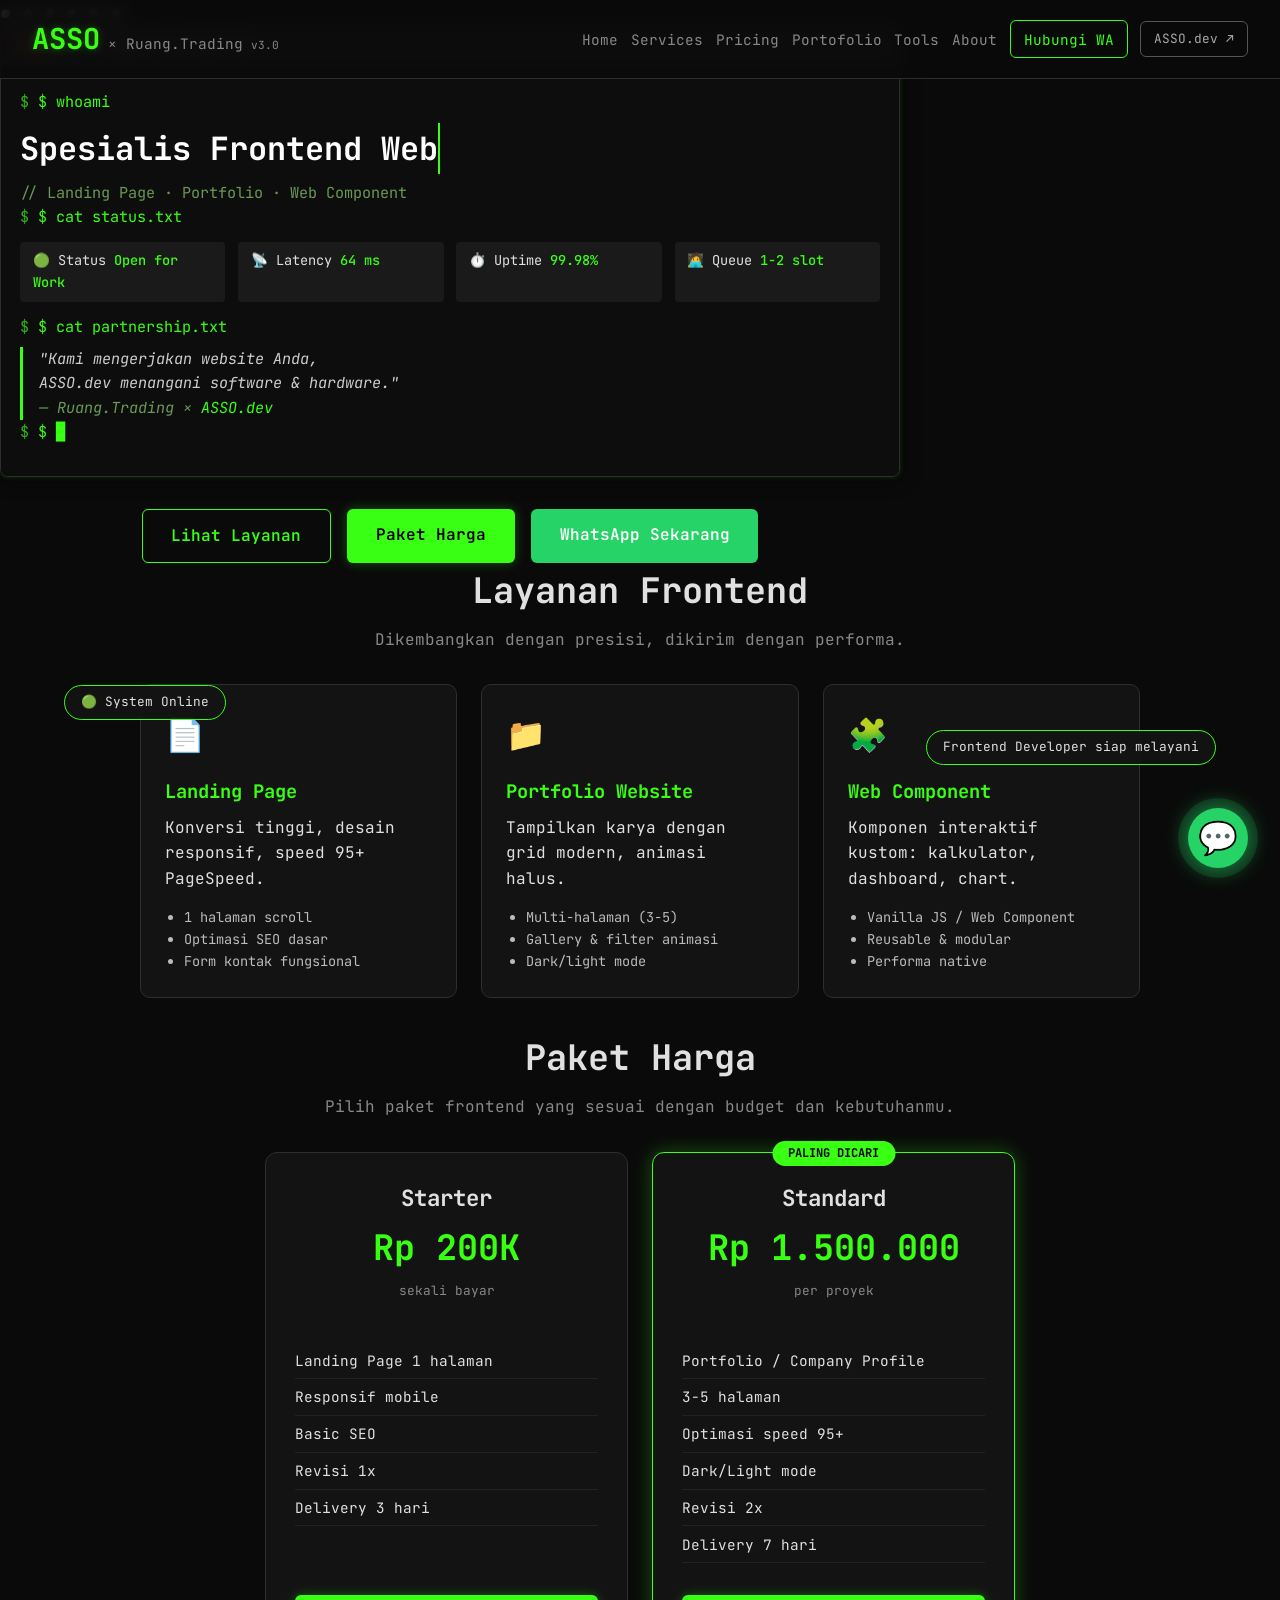
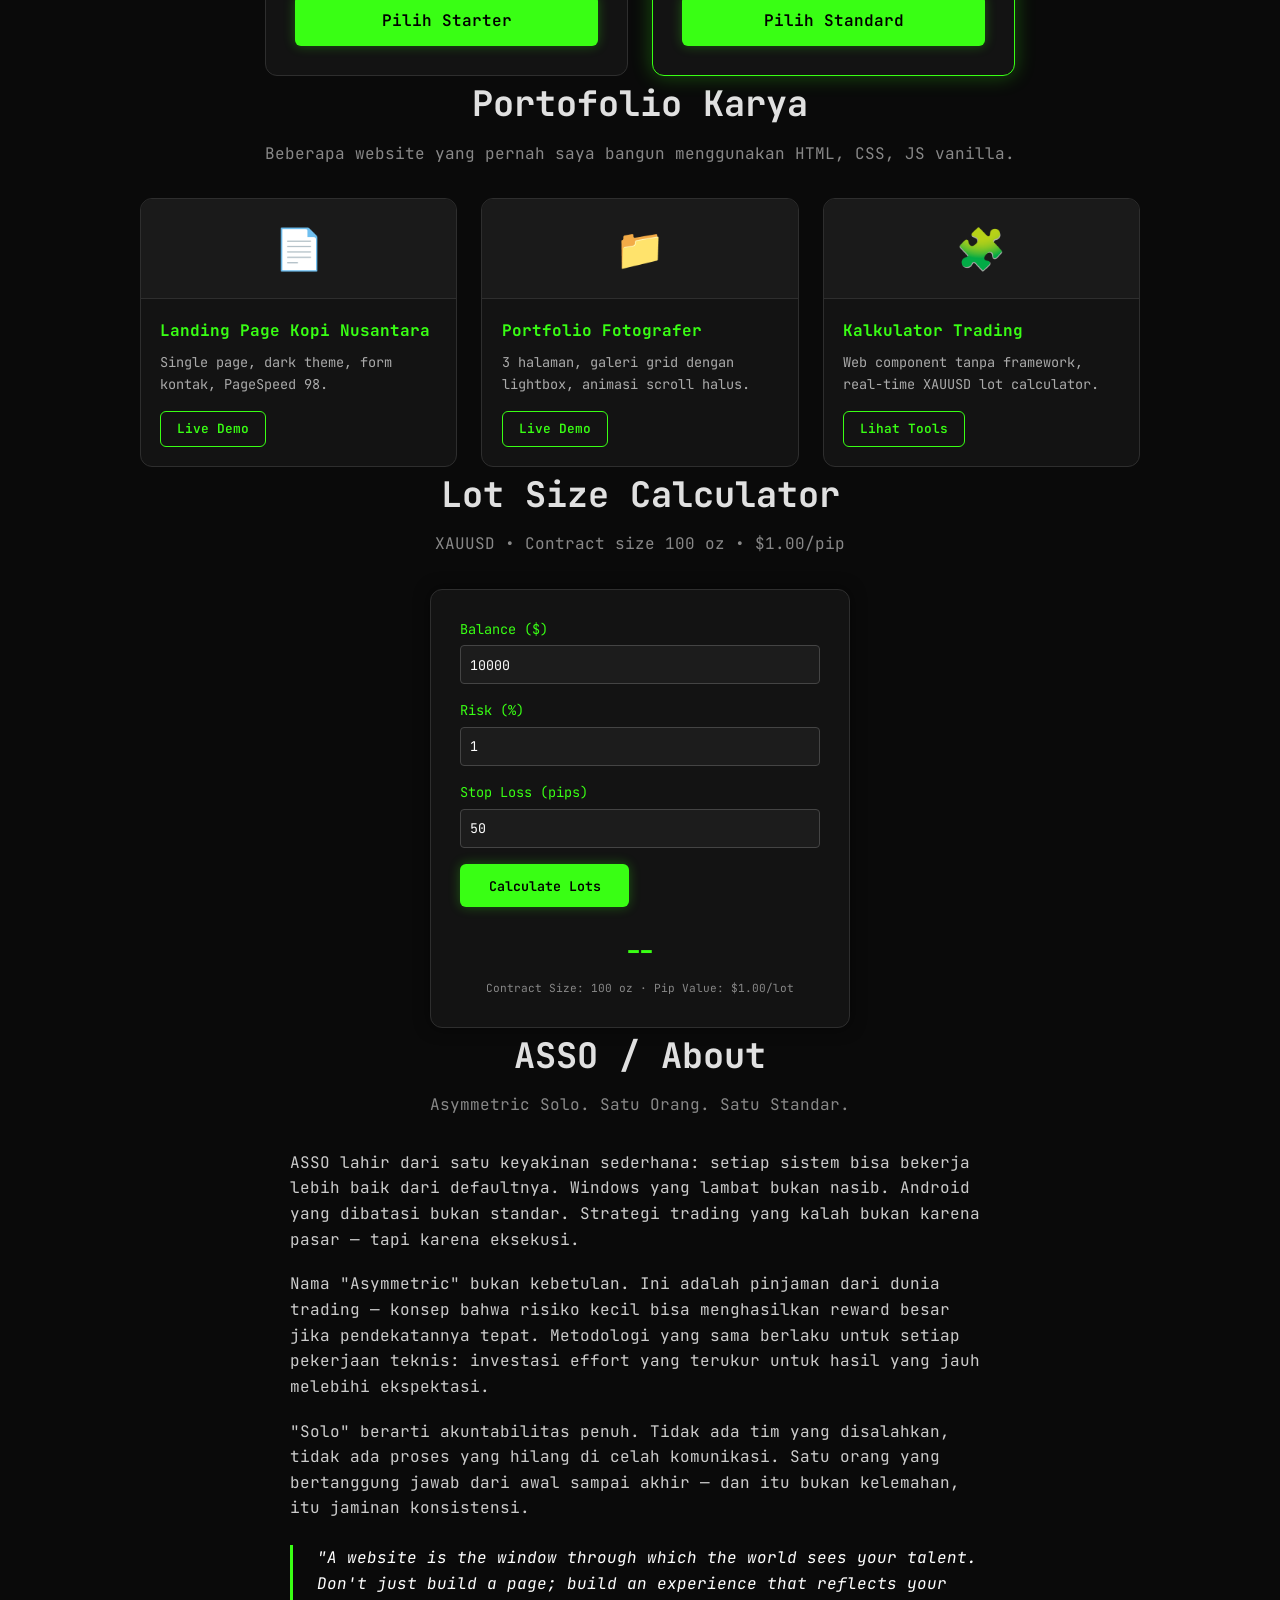
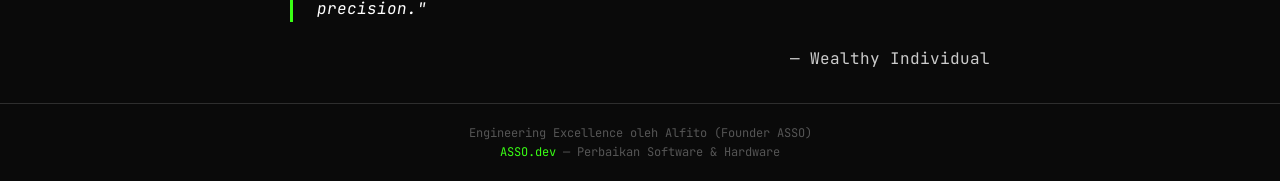
==== commit fc344bd6: "Update index.html" ====
--- a/index.html
+++ b/index.html
@@ -12,27 +12,41 @@
     <!-- Fixed Navbar -->
     <header class="navbar">
         <div class="nav-brand">
-            <a href="#home" class="logo">ASSO</a>
+            <a class="logo" onclick="goTo('home')">ASSO</a>
             <span class="brand-partner">× Ruang.Trading</span>
             <span class="badge">v3.0</span>
         </div>
         <nav>
-            <a href="#home">Home</a>
-            <a href="#services">Services</a>
-            <a href="#pricing">Pricing</a>
-            <a href="#portofolio">Portofolio</a>
-            <a href="#tools">Tools</a>
-            <a href="#about">About</a>
+            <a onclick="goTo('home')" data-page="home">Home</a>
+            <a onclick="goTo('services')" data-page="services">Services</a>
+            <a onclick="goTo('pricing')" data-page="pricing">Pricing</a>
+            <a onclick="goTo('portofolio')" data-page="portofolio">Portofolio</a>
+            <a onclick="goTo('tools')" data-page="tools">Tools</a>
+            <a onclick="goTo('about')" data-page="about">About</a>
             <a href="https://wa.me/62895327188128" class="btn-wa">Hubungi WA</a>
             <a href="https://asso-tech.great-site.net" class="btn-tech" target="_blank" rel="noopener">ASSO.dev ↗</a>
         </nav>
     </header>
 
-    <!-- Main scroll container -->
-    <main class="scroll-container">
+    <!-- Page Dots -->
+    <div class="page-dots" id="pageDots">
+        <button class="dot active" data-page="home" onclick="goTo('home')"></button>
+        <button class="dot" data-page="services" onclick="goTo('services')"></button>
+        <button class="dot" data-page="pricing" onclick="goTo('pricing')"></button>
+        <button class="dot" data-page="portofolio" onclick="goTo('portofolio')"></button>
+        <button class="dot" data-page="tools" onclick="goTo('tools')"></button>
+        <button class="dot" data-page="about" onclick="goTo('about')"></button>
+    </div>
 
-        <!-- HOME SECTION -->
-        <section id="home" class="full-section">
+    <!-- Swipe Hints -->
+    <div class="swipe-hint top" id="hintTop"></div>
+    <div class="swipe-hint" id="hintBottom"></div>
+
+    <!-- Pages Container -->
+    <div class="pages-wrapper">
+
+        <!-- HOME -->
+        <div class="page page-home active" id="page-home">
             <div class="hero-content">
                 <div class="terminal-window">
                     <div class="terminal-bar">
@@ -58,81 +72,56 @@
                         <p class="line prompt mt-4">$ <span class="cursor">█</span></p>
                     </div>
                 </div>
-                <div class="cta-group fade-in delay-1">
-                    <a href="#services" class="btn-outline">Lihat Layanan</a>
-                    <a href="#pricing" class="btn-primary">Paket Harga</a>
+                <div class="cta-group">
+                    <a class="btn-outline" onclick="goTo('services')">Lihat Layanan</a>
+                    <a class="btn-primary" onclick="goTo('pricing')">Paket Harga</a>
                     <a href="https://wa.me/62895327188128" class="btn-wa-large">WhatsApp Sekarang</a>
                 </div>
-                <!-- Bubble texts -->
                 <div class="bubble-text bubble-status">🟢 System Online</div>
                 <div class="bubble-text bubble-serve">Frontend Developer siap melayani</div>
             </div>
-        </section>
+        </div>
 
-        <!-- SERVICES SECTION -->
-        <section id="services" class="full-section">
+        <!-- SERVICES -->
+        <div class="page page-services" id="page-services">
             <div class="page-content-inner">
                 <h1 class="page-title">Layanan <span class="accent">Frontend</span></h1>
                 <p class="subtitle">Dikembangkan dengan presisi, dikirim dengan performa.</p>
                 <div class="services-grid">
-                    <div class="service-card reveal">
-                        <div class="icon">📄</div>
-                        <h3>Landing Page</h3>
-                        <p>Konversi tinggi, desain responsif, speed 95+ PageSpeed. Cocok untuk produk atau personal brand.</p>
-                        <ul><li>1 halaman scroll</li><li>Optimasi SEO dasar</li><li>Form kontak fungsional</li></ul>
-                    </div>
-                    <div class="service-card reveal delay-1">
-                        <div class="icon">📁</div>
-                        <h3>Portfolio Website</h3>
-                        <p>Tampilkan karya dengan grid modern, animasi halus, dan performa tinggi di semua perangkat.</p>
-                        <ul><li>Multi‑halaman (3‑5)</li><li>Gallery & filter animasi</li><li>Dark/light mode</li></ul>
-                    </div>
-                    <div class="service-card reveal delay-2">
-                        <div class="icon">🧩</div>
-                        <h3>Web Component</h3>
-                        <p>Komponen interaktif kustom: kalkulator, dashboard, chart, atau integrasi API — ringan tanpa framework.</p>
-                        <ul><li>Vanilla JS / Web Component</li><li>Reusable & modular</li><li>Performa native</li></ul>
-                    </div>
+                    <div class="service-card"><div class="icon">📄</div><h3>Landing Page</h3><p>Konversi tinggi, desain responsif, speed 95+ PageSpeed.</p><ul><li>1 halaman scroll</li><li>Optimasi SEO dasar</li><li>Form kontak fungsional</li></ul></div>
+                    <div class="service-card"><div class="icon">📁</div><h3>Portfolio Website</h3><p>Tampilkan karya dengan grid modern, animasi halus.</p><ul><li>Multi‑halaman (3‑5)</li><li>Gallery & filter animasi</li><li>Dark/light mode</li></ul></div>
+                    <div class="service-card"><div class="icon">🧩</div><h3>Web Component</h3><p>Komponen interaktif kustom: kalkulator, dashboard, chart.</p><ul><li>Vanilla JS / Web Component</li><li>Reusable & modular</li><li>Performa native</li></ul></div>
                 </div>
             </div>
-        </section>
+        </div>
 
-        <!-- PRICING SECTION -->
-        <section id="pricing" class="full-section">
+        <!-- PRICING -->
+        <div class="page page-pricing" id="page-pricing">
             <div class="page-content-inner">
                 <h1 class="page-title">Paket <span class="accent">Harga</span></h1>
                 <p class="subtitle">Pilih paket frontend yang sesuai dengan budget dan kebutuhanmu.</p>
-                <div class="pricing-grid" style="max-width:750px;margin-left:auto;margin-right:auto;">
-                    <div class="price-card reveal">
-                        <div class="price-header"><h3>Starter</h3><p class="price">Rp 200K</p><span class="est">sekali bayar</span></div>
-                        <ul><li>Landing Page 1 halaman</li><li>Responsif mobile</li><li>Basic SEO</li><li>Revisi 1x</li><li>Delivery 3 hari</li></ul>
-                        <a href="https://wa.me/62895327188128?text=Halo%20ASSO,%20saya%20tertarik%20paket%20Starter" class="btn-primary">Pilih Starter</a>
-                    </div>
-                    <div class="price-card highlight reveal delay-1">
-                        <div class="popular-badge">PALING DICARI</div>
-                        <div class="price-header"><h3>Standard</h3><p class="price">Rp 1.500.000</p><span class="est">per proyek</span></div>
-                        <ul><li>Portfolio / Company Profile</li><li>3-5 halaman</li><li>Optimasi speed 95+</li><li>Dark/Light mode</li><li>Revisi 2x</li><li>Delivery 7 hari</li></ul>
-                        <a href="https://wa.me/62895327188128?text=Halo%20ASSO,%20saya%20tertarik%20paket%20Standard" class="btn-primary">Pilih Standard</a>
-                    </div>
+                <div class="pricing-grid" style="max-width:750px;margin:0 auto;">
+                    <div class="price-card"><div class="price-header"><h3>Starter</h3><p class="price">Rp 200K</p><span class="est">sekali bayar</span></div><ul><li>Landing Page 1 halaman</li><li>Responsif mobile</li><li>Basic SEO</li><li>Revisi 1x</li><li>Delivery 3 hari</li></ul><a href="https://wa.me/62895327188128?text=Halo%20ASSO,%20saya%20tertarik%20paket%20Starter" class="btn-primary">Pilih Starter</a></div>
+                    <div class="price-card highlight"><div class="popular-badge">PALING DICARI</div><div class="price-header"><h3>Standard</h3><p class="price">Rp 1.500.000</p><span class="est">per proyek</span></div><ul><li>Portfolio / Company Profile</li><li>3-5 halaman</li><li>Optimasi speed 95+</li><li>Dark/Light mode</li><li>Revisi 2x</li><li>Delivery 7 hari</li></ul><a href="https://wa.me/62895327188128?text=Halo%20ASSO,%20saya%20tertarik%20paket%20Standard" class="btn-primary">Pilih Standard</a></div>
                 </div>
             </div>
-        </section>
+        </div>
 
-        <!-- PORTOFOLIO SECTION (penulisan KBBI) -->
-        <section id="portofolio" class="full-section">
+        <!-- PORTOFOLIO -->
+        <div class="page page-portofolio" id="page-portofolio">
             <div class="page-content-inner">
                 <h1 class="page-title">Portofolio <span class="accent">Karya</span></h1>
                 <p class="subtitle">Beberapa website yang pernah saya bangun menggunakan HTML, CSS, JS vanilla.</p>
                 <div class="portfolio-grid">
-                    <div class="portfolio-card reveal"><div class="portfolio-img"><span>📄</span></div><div class="portfolio-info"><h3>Landing Page Kopi Nusantara</h3><p>Single page, dark theme, form kontak, PageSpeed 98.</p><a href="#" class="btn-outline small">Live Demo</a></div></div>
-                    <div class="portfolio-card reveal delay-1"><div class="portfolio-img"><span>📁</span></div><div class="portfolio-info"><h3>Portfolio Fotografer</h3><p>3 halaman, galeri grid dengan lightbox, animasi scroll halus.</p><a href="#" class="btn-outline small">Live Demo</a></div></div>
-                    <div class="portfolio-card reveal delay-2"><div class="portfolio-img"><span>🧩</span></div><div class="portfolio-info"><h3>Kalkulator Trading</h3><p>Web component tanpa framework, real-time XAUUSD lot calculator.</p><a href="#tools" class="btn-outline small">Lihat Tools</a></div></div>
+                    <div class="portfolio-card"><div class="portfolio-img">📄</div><div class="portfolio-info"><h3>Landing Page Kopi Nusantara</h3><p>Single page, dark theme, form kontak, PageSpeed 98.</p><a href="#" class="btn-outline small">Live Demo</a></div></div>
+                    <div class="portfolio-card"><div class="portfolio-img">📁</div><div class="portfolio-info"><h3>Portfolio Fotografer</h3><p>3 halaman, galeri grid dengan lightbox, animasi scroll halus.</p><a href="#" class="btn-outline small">Live Demo</a></div></div>
+                    <div class="portfolio-card"><div class="portfolio-img">🧩</div><div class="portfolio-info"><h3>Kalkulator Trading</h3><p>Web component tanpa framework, real-time XAUUSD lot calculator.</p><a class="btn-outline small" onclick="goTo('tools')">Lihat Tools</a></div></div>
                 </div>
             </div>
-        </section>
+        </div>
 
-        <!-- TOOLS SECTION -->
-        <section id="tools" class="full-section">
+        <!-- TOOLS -->
+        <div class="page page-tools" id="page-tools">
             <div class="page-content-inner">
                 <h1 class="page-title">Lot Size <span class="accent">Calculator</span></h1>
                 <p class="subtitle">XAUUSD • Contract size 100 oz • $1.00/pip</p>
@@ -147,10 +136,10 @@
                     </div>
                 </div>
             </div>
-        </section>
+        </div>
 
-        <!-- ABOUT SECTION (Manifesto) -->
-        <section id="about" class="full-section">
+        <!-- ABOUT -->
+        <div class="page page-about" id="page-about">
             <div class="page-content-inner about-section">
                 <h1 class="page-title">ASSO / <span class="accent">About</span></h1>
                 <p class="subtitle">Asymmetric Solo. Satu Orang. Satu Standar.</p>
@@ -162,16 +151,16 @@
                     <p class="signature">— Wealthy Individual</p>
                 </div>
             </div>
-        </section>
+        </div>
 
-    </main>
+    </div><!-- /pages-wrapper -->
 
-    <!-- Bubble WhatsApp fixed -->
+    <!-- WhatsApp Bubble -->
     <a href="https://wa.me/62895327188128" class="wa-bubble" title="Chat WhatsApp">
         <span class="wa-icon">💬</span>
     </a>
 
-    <!-- Footer fixed di bawah semua section -->
+    <!-- Footer -->
     <footer>
         Engineering Excellence oleh Alfito (Founder ASSO)<br>
         <span class="footer-links"><a href="https://asso-tech.great-site.net" target="_blank" rel="noopener">ASSO.dev</a> — Perbaikan Software & Hardware</span>
@@ -179,4 +168,4 @@
 
     <script src="script.js"></script>
 </body>
-</html>
+        </html>
--- a/style.css
+++ b/style.css
@@ -1,9 +1,5 @@
 /* ===== RESET & VARIABLES ===== */
-* {
-    margin: 0;
-    padding: 0;
-    box-sizing: border-box;
-}
+* { margin: 0; padding: 0; box-sizing: border-box; }
 
 :root {
     --bg: #0a0a0a;
@@ -18,32 +14,38 @@
     --transition: 0.25s ease;
 }
 
-html {
-    scroll-behavior: smooth;
-}
+html { scroll-behavior: smooth; }
 
 body {
     background-color: var(--bg);
     color: var(--text);
     font-family: var(--font);
     line-height: 1.6;
-    min-height: 100vh;
-    display: flex;
-    flex-direction: column;
-}
-
-/* ===== TYPOGRAPHY ===== */
-h1, h2, h3 {
-    font-weight: 700;
-}
-
-.accent {
-    color: var(--accent);
-    text-shadow: 0 0 6px var(--accent-glow);
-}
-
-/* ===== NAVBAR ===== */
+    overflow-x: hidden;
+}
+
+/* ===== SCROLL CONTAINER (full viewport sections) ===== */
+.scroll-container {
+    height: 100vh;
+    overflow-y: scroll;
+    scroll-snap-type: y mandatory;
+    scroll-behavior: smooth;
+}
+
+.full-section {
+    height: 100vh;
+    scroll-snap-align: start;
+    display: flex;
+    align-items: center;
+    justify-content: center;
+    padding: 4rem 2rem 2rem; /* extra top padding for navbar */
+    position: relative;
+}
+
+/* ===== NAVBAR (FIXED) ===== */
 .navbar {
+    position: fixed;
+    top: 0; left: 0; right: 0;
     display: flex;
     justify-content: space-between;
     align-items: center;
@@ -51,96 +53,34 @@
     background: rgba(10,10,10,0.85);
     backdrop-filter: blur(10px);
     border-bottom: 1px solid var(--border);
-    position: sticky;
-    top: 0;
-    z-index: 10;
-    flex-wrap: wrap;
-}
-
-.nav-brand {
-    display: flex;
-    align-items: baseline;
-    gap: 0.5rem;
-    flex-wrap: wrap;
-}
-
-.logo {
-    font-size: 1.8rem;
-    font-weight: 700;
-    color: var(--accent);
-    text-shadow: 0 0 8px var(--accent-glow);
-    text-decoration: none;
-}
-.brand-partner {
-    font-size: 0.9rem;
-    color: var(--text-dim);
-}
-.badge {
-    font-size: 0.7rem;
-    color: var(--text-dim);
-}
-
-nav {
-    display: flex;
-    align-items: center;
-    flex-wrap: wrap;
-    gap: 0.8rem;
-}
-
-nav a {
-    color: var(--text-dim);
-    text-decoration: none;
-    font-size: 0.9rem;
-    transition: color var(--transition);
-}
-nav a:hover,
-nav a.active {
-    color: var(--accent);
-}
-
-.btn-wa {
-    border: 1px solid var(--accent);
-    padding: 0.4rem 0.8rem;
-    border-radius: var(--radius);
-    color: var(--accent) !important;
-}
-.btn-wa:hover {
-    background: var(--accent);
-    color: #000 !important;
-}
-
-.btn-tech {
-    border: 1px solid #555;
-    padding: 0.4rem 0.8rem;
-    border-radius: var(--radius);
-    color: #aaa !important;
-    font-size: 0.8rem;
-}
-.btn-tech:hover {
-    border-color: var(--accent);
-    color: var(--accent) !important;
-}
-.ext {
-    font-size: 0.7rem;
-}
-
-/* ===== HERO / TERMINAL WINDOW ===== */
-.hero {
+    z-index: 1000;
+}
+.nav-brand { display: flex; align-items: baseline; gap: 0.5rem; }
+.logo { font-size: 1.8rem; font-weight: 700; color: var(--accent); text-shadow: 0 0 8px var(--accent-glow); text-decoration: none; }
+.brand-partner { font-size: 0.9rem; color: var(--text-dim); }
+.badge { font-size: 0.7rem; color: var(--text-dim); }
+nav { display: flex; align-items: center; flex-wrap: wrap; gap: 0.8rem; }
+nav a { color: var(--text-dim); text-decoration: none; font-size: 0.9rem; transition: color var(--transition); }
+nav a:hover, nav a.active { color: var(--accent); }
+.btn-wa { border: 1px solid var(--accent); padding: 0.4rem 0.8rem; border-radius: var(--radius); color: var(--accent) !important; }
+.btn-wa:hover { background: var(--accent); color: #000 !important; }
+.btn-tech { border: 1px solid #555; padding: 0.4rem 0.8rem; border-radius: var(--radius); color: #aaa !important; font-size: 0.8rem; }
+.btn-tech:hover { border-color: var(--accent); color: var(--accent) !important; }
+
+/* ===== HERO (HOME SECTION) ===== */
+.hero-content {
+    text-align: center;
     max-width: 900px;
-    margin: 3rem auto;
-    padding: 0 1rem;
-    display: flex;
-    flex-direction: column;
-    gap: 2rem;
-}
-
+    width: 100%;
+}
 .terminal-window {
     border: 1px solid var(--border);
     border-radius: 8px;
     overflow: hidden;
     box-shadow: 0 0 20px rgba(0,0,0,0.8), 0 0 5px var(--accent-glow);
-}
-
+    margin: 0 auto 2rem;
+    text-align: left;
+}
 .terminal-bar {
     background: #1e1e1e;
     padding: 0.6rem 1rem;
@@ -148,453 +88,164 @@
     align-items: center;
     gap: 0.5rem;
 }
-
-.dot {
-    width: 12px;
-    height: 12px;
-    border-radius: 50%;
-}
+.dot { width: 12px; height: 12px; border-radius: 50%; }
 .dot.red { background: #ff5f56; }
 .dot.yellow { background: #ffbd2e; }
 .dot.green { background: #27c93f; }
-
-.terminal-bar .title {
-    margin-left: 1rem;
-    font-size: 0.8rem;
-    color: #888;
-}
-
-.terminal-body {
-    padding: 1.5rem 1.2rem;
-    background: #0d0d0d;
-    font-size: 0.95rem;
-}
-
-.line {
-    color: var(--accent);
-    margin-bottom: 0.5rem;
-}
-.line::before {
-    content: "$ ";
-    opacity: 0.7;
-}
-
-.comment {
-    color: #6a9955;
-}
-
+.terminal-bar .title { margin-left: 1rem; font-size: 0.8rem; color: #888; }
+.terminal-body { padding: 1.5rem 1.2rem; background: #0d0d0d; font-size: 0.95rem; }
+.line { color: var(--accent); margin-bottom: 0.5rem; }
+.line::before { content: "$ "; opacity: 0.7; }
+.comment { color: #6a9955; }
 .typing {
-    display: inline-block;
-    overflow: hidden;
-    white-space: nowrap;
+    display: inline-block; overflow: hidden; white-space: nowrap;
     border-right: 2px solid var(--accent);
     animation: typing 2s steps(24, end), blink-caret 0.75s step-end infinite;
-    font-size: 2rem;
-    color: #fff;
-}
-
-@keyframes typing {
-    from { width: 0; }
-    to { width: 100%; }
-}
-@keyframes blink-caret {
-    from, to { border-color: transparent; }
-    50% { border-color: var(--accent); }
-}
-
+    font-size: 2rem; color: #fff;
+}
+@keyframes typing { from { width: 0; } to { width: 100%; } }
+@keyframes blink-caret { from, to { border-color: transparent; } 50% { border-color: var(--accent); } }
 .status-grid {
-    display: grid;
-    grid-template-columns: repeat(auto-fit, minmax(180px,1fr));
-    gap: 0.8rem;
-    margin: 0.8rem 0;
-}
-
-.status-item {
-    background: #1a1a1a;
-    padding: 0.5rem 0.8rem;
-    border-radius: 4px;
-    font-size: 0.85rem;
-}
-.status-item span {
-    color: var(--accent);
-    font-weight: 500;
-}
-
-.quote {
-    border-left: 3px solid var(--accent);
-    padding-left: 1rem;
-    color: #ccc;
-    font-style: italic;
-}
-.quote a {
-    color: var(--accent);
-    text-decoration: none;
-}
-
-.prompt .cursor {
-    animation: blink 1s infinite;
-    color: var(--accent);
-}
-@keyframes blink {
-    0%,100% { opacity: 1; }
-    50% { opacity: 0; }
-}
+    display: grid; grid-template-columns: repeat(auto-fit, minmax(180px,1fr));
+    gap: 0.8rem; margin: 0.8rem 0;
+}
+.status-item { background: #1a1a1a; padding: 0.5rem 0.8rem; border-radius: 4px; font-size: 0.85rem; }
+.status-item span { color: var(--accent); font-weight: 500; }
+.quote { border-left: 3px solid var(--accent); padding-left: 1rem; color: #ccc; font-style: italic; }
+.quote a { color: var(--accent); text-decoration: none; }
+.prompt .cursor { animation: blink 1s infinite; color: var(--accent); }
+@keyframes blink { 0%,100% { opacity: 1; } 50% { opacity: 0; } }
+
+/* Bubble teks */
+.bubble-text {
+    position: absolute;
+    background: rgba(19,19,19,0.9);
+    border: 1px solid var(--accent);
+    padding: 0.4rem 1rem;
+    border-radius: 20px;
+    font-size: 0.8rem;
+    pointer-events: none;
+    white-space: nowrap;
+}
+.bubble-status { bottom: 20%; left: 5%; }
+.bubble-serve { bottom: 15%; right: 5%; }
 
 /* CTA */
-.cta-group {
-    display: flex;
-    flex-wrap: wrap;
-    justify-content: center;
-    gap: 1rem;
-}
+.cta-group { display: flex; flex-wrap: wrap; justify-content: center; gap: 1rem; margin-top: 1rem; }
 .btn-outline, .btn-primary, .btn-wa-large {
-    padding: 0.8rem 1.8rem;
-    border-radius: var(--radius);
-    font-weight: 600;
-    text-decoration: none;
-    transition: all var(--transition);
-    font-family: var(--font);
-    display: inline-block;
-}
-.btn-outline {
-    border: 1px solid var(--accent);
-    color: var(--accent);
-}
-.btn-outline:hover {
-    background: var(--accent);
-    color: #000;
-}
-.btn-primary {
-    background: var(--accent);
-    color: #000;
-    border: none;
-    box-shadow: 0 0 12px var(--accent-glow);
-}
-.btn-primary:hover {
-    box-shadow: 0 0 20px var(--accent);
-}
-.btn-wa-large {
-    background: #25D366;
-    color: #fff;
-    border: none;
-}
-.btn-wa-large:hover {
-    filter: brightness(1.1);
-}
-
-/* ===== PAGE LAYOUTS ===== */
-.page-content {
+    padding: 0.8rem 1.8rem; border-radius: var(--radius); font-weight: 600;
+    text-decoration: none; transition: all var(--transition); font-family: var(--font); display: inline-block;
+}
+.btn-outline { border: 1px solid var(--accent); color: var(--accent); }
+.btn-outline:hover { background: var(--accent); color: #000; }
+.btn-primary { background: var(--accent); color: #000; border: none; box-shadow: 0 0 12px var(--accent-glow); }
+.btn-primary:hover { box-shadow: 0 0 20px var(--accent); }
+.btn-wa-large { background: #25D366; color: #fff; border: none; }
+.btn-wa-large:hover { filter: brightness(1.1); }
+
+/* ===== PAGE CONTENT INNER (centered in section) ===== */
+.page-content-inner {
     max-width: 1000px;
-    margin: 2rem auto;
-    padding: 0 1.5rem;
-    flex: 1;
-}
-
-.page-title {
-    font-size: 2.2rem;
-    margin-bottom: 0.5rem;
-    text-align: center;
-}
-.subtitle {
-    text-align: center;
-    color: var(--text-dim);
-    margin-bottom: 2rem;
-}
+    width: 100%;
+    margin: 0 auto;
+}
+.page-title { font-size: 2.2rem; margin-bottom: 0.5rem; text-align: center; }
+.subtitle { text-align: center; color: var(--text-dim); margin-bottom: 2rem; }
 
 /* Services */
-.services-grid {
-    display: grid;
-    grid-template-columns: repeat(auto-fit, minmax(260px,1fr));
-    gap: 1.5rem;
-    margin-bottom: 2rem;
-}
-.service-card {
-    background: var(--surface);
-    border: 1px solid var(--border);
-    border-radius: 10px;
-    padding: 1.5rem;
-    transition: transform 0.3s, box-shadow 0.3s;
-}
-.service-card:hover {
-    transform: translateY(-5px);
-    box-shadow: 0 8px 20px rgba(0,0,0,0.5), 0 0 15px var(--accent-glow);
-}
-.icon {
-    font-size: 2rem;
-    margin-bottom: 1rem;
-}
-.service-card h3 {
-    color: var(--accent);
-    margin-bottom: 0.5rem;
-}
-.service-card ul {
-    margin-top: 1rem;
-    padding-left: 1.2rem;
-    color: #bbb;
-    font-size: 0.85rem;
-}
-.cta-inline {
-    text-align: center;
-    margin: 2rem 0;
-}
+.services-grid { display: grid; grid-template-columns: repeat(auto-fit, minmax(260px,1fr)); gap: 1.5rem; margin-bottom: 2rem; }
+.service-card { background: var(--surface); border: 1px solid var(--border); border-radius: 10px; padding: 1.5rem; transition: 0.3s; }
+.service-card:hover { transform: translateY(-5px); box-shadow: 0 8px 20px rgba(0,0,0,0.5), 0 0 15px var(--accent-glow); }
+.icon { font-size: 2rem; margin-bottom: 1rem; }
+.service-card h3 { color: var(--accent); margin-bottom: 0.5rem; }
+.service-card ul { margin-top: 1rem; padding-left: 1.2rem; color: #bbb; font-size: 0.85rem; }
 
 /* Pricing */
-.pricing-grid {
-    display: grid;
-    grid-template-columns: repeat(auto-fit, minmax(260px,1fr));
-    gap: 1.5rem;
-    margin-bottom: 3rem;
-}
-.price-card {
-    background: var(--surface);
-    border: 1px solid var(--border);
-    border-radius: 12px;
-    padding: 1.8rem;
-    display: flex;
-    flex-direction: column;
-    transition: 0.3s;
-}
-.price-card.highlight {
-    border-color: var(--accent);
-    box-shadow: 0 0 20px var(--accent-glow);
-    position: relative;
-}
-.popular-badge {
-    position: absolute;
-    top: -12px;
-    left: 50%;
-    transform: translateX(-50%);
-    background: var(--accent);
-    color: #000;
-    font-size: 0.75rem;
-    font-weight: 700;
-    padding: 0.2rem 1rem;
-    border-radius: 20px;
-}
-.price-header {
-    text-align: center;
-    margin-bottom: 1.5rem;
-}
-.price-header h3 {
-    font-size: 1.4rem;
-    margin-bottom: 0.2rem;
-}
-.price {
-    font-size: 2.2rem;
-    font-weight: 700;
-    color: var(--accent);
-}
-.est {
-    font-size: 0.8rem;
-    color: var(--text-dim);
-}
-.price-card ul {
-    list-style: none;
-    margin: 1rem 0;
-    flex: 1;
-}
-.price-card li {
-    padding: 0.4rem 0;
-    border-bottom: 1px solid #222;
-    font-size: 0.9rem;
-}
-.price-card .btn-primary {
-    margin-top: 1rem;
-    text-align: center;
-}
-
-/* FAQ */
-.faq-section {
-    max-width: 700px;
-    margin: 0 auto;
-}
-.faq-item {
-    border-bottom: 1px solid var(--border);
-}
-.faq-question {
-    width: 100%;
-    background: none;
-    border: none;
-    color: var(--text);
-    font-family: var(--font);
-    font-size: 1rem;
-    padding: 1rem 0;
-    display: flex;
-    justify-content: space-between;
-    align-items: center;
-    cursor: pointer;
-    transition: color 0.2s;
-}
-.faq-question:hover {
-    color: var(--accent);
-}
-.arrow {
-    transition: transform 0.3s;
-}
-.faq-item.active .arrow {
-    transform: rotate(180deg);
-}
-.faq-answer {
-    max-height: 0;
-    overflow: hidden;
-    transition: max-height 0.3s ease, padding 0.3s;
-    padding: 0 1rem 0 0;
-    color: #aaa;
-    font-size: 0.9rem;
-}
-.faq-item.active .faq-answer {
-    max-height: 150px;
-    padding-bottom: 1rem;
-}
+.pricing-grid { display: grid; grid-template-columns: repeat(auto-fit, minmax(250px,1fr)); gap: 1.5rem; }
+.price-card { background: var(--surface); border: 1px solid var(--border); border-radius: 12px; padding: 1.8rem; display: flex; flex-direction: column; transition: 0.3s; }
+.price-card.highlight { border-color: var(--accent); box-shadow: 0 0 20px var(--accent-glow); position: relative; }
+.popular-badge { position: absolute; top: -12px; left: 50%; transform: translateX(-50%); background: var(--accent); color: #000; font-size: 0.75rem; font-weight: 700; padding: 0.2rem 1rem; border-radius: 20px; }
+.price-header { text-align: center; margin-bottom: 1.5rem; }
+.price-header h3 { font-size: 1.4rem; margin-bottom: 0.2rem; }
+.price { font-size: 2.2rem; font-weight: 700; color: var(--accent); }
+.est { font-size: 0.8rem; color: var(--text-dim); }
+.price-card ul { list-style: none; margin: 1rem 0; flex: 1; }
+.price-card li { padding: 0.4rem 0; border-bottom: 1px solid #222; font-size: 0.9rem; }
+.price-card .btn-primary { margin-top: 1rem; text-align: center; }
+
+/* Portfolio */
+.portfolio-grid { display: grid; grid-template-columns: repeat(auto-fit, minmax(240px,1fr)); gap: 1.5rem; }
+.portfolio-card { background: var(--surface); border: 1px solid var(--border); border-radius: 12px; overflow: hidden; transition: 0.3s; display: flex; flex-direction: column; }
+.portfolio-card:hover { transform: translateY(-5px); box-shadow: 0 8px 20px rgba(0,0,0,0.6), 0 0 12px var(--accent-glow); }
+.portfolio-img { background: #1a1a1a; height: 100px; display: flex; align-items: center; justify-content: center; font-size: 2.5rem; border-bottom: 1px solid var(--border); }
+.portfolio-info { padding: 1.2rem; flex: 1; display: flex; flex-direction: column; }
+.portfolio-info h3 { color: var(--accent); font-size: 1rem; margin-bottom: 0.5rem; }
+.portfolio-info p { color: #aaa; font-size: 0.85rem; margin-bottom: 1rem; flex: 1; }
+.portfolio-info .btn-outline.small { padding: 0.4rem 1rem; font-size: 0.8rem; align-self: flex-start; }
 
 /* Tools */
-.tool-container {
-    max-width: 420px;
-    margin: 0 auto;
-}
-.calc-card {
-    background: var(--surface);
-    border: 1px solid var(--border);
-    border-radius: 12px;
-    padding: 1.8rem;
-    box-shadow: 0 0 15px rgba(0,0,0,0.5);
-}
-.input-group {
-    margin-bottom: 1rem;
-}
-.input-group label {
-    display: block;
-    font-size: 0.85rem;
-    margin-bottom: 0.3rem;
-    color: var(--accent);
-}
-.calc-input {
-    width: 100%;
-    background: #1c1c1c;
-    border: 1px solid #444;
-    border-radius: 4px;
-    padding: 0.6rem;
-    color: #fff;
-    font-family: var(--font);
-    outline: none;
-    transition: border-color 0.2s;
-}
-.calc-input:focus {
-    border-color: var(--accent);
-}
-.result {
-    margin: 1.5rem 0 0.5rem;
-    font-size: 1.6rem;
-    text-align: center;
-    font-weight: 700;
-    color: var(--accent);
-    min-height: 2.5rem;
-}
-.note {
-    font-size: 0.7rem;
-    color: var(--text-dim);
-    text-align: center;
-}
-
-/* Footer */
+.tool-container { max-width: 420px; margin: 0 auto; }
+.calc-card { background: var(--surface); border: 1px solid var(--border); border-radius: 12px; padding: 1.8rem; box-shadow: 0 0 15px rgba(0,0,0,0.5); }
+.input-group { margin-bottom: 1rem; }
+.input-group label { display: block; font-size: 0.85rem; margin-bottom: 0.3rem; color: var(--accent); }
+.calc-input { width: 100%; background: #1c1c1c; border: 1px solid #444; border-radius: 4px; padding: 0.6rem; color: #fff; font-family: var(--font); outline: none; transition: border-color 0.2s; }
+.calc-input:focus { border-color: var(--accent); }
+.result { margin: 1.5rem 0 0.5rem; font-size: 1.6rem; text-align: center; font-weight: 700; color: var(--accent); min-height: 2.5rem; }
+.note { font-size: 0.7rem; color: var(--text-dim); text-align: center; }
+
+/* About */
+.about-section .manifesto { max-width: 700px; margin: 2rem auto; text-align: left; }
+.manifesto p { margin-bottom: 1.2rem; color: #ccc; }
+.manifesto blockquote { border-left: 3px solid var(--accent); padding-left: 1.5rem; margin: 1.5rem 0; color: #fff; font-style: italic; }
+.signature { color: var(--accent); text-align: right; }
+
+/* ===== FOOTER (di luar scroll container) ===== */
 footer {
     text-align: center;
     padding: 1.2rem;
     border-top: 1px solid var(--border);
     color: #555;
     font-size: 0.75rem;
-    margin-top: auto;
-}
-.footer-links a {
-    color: var(--accent);
+    background: var(--bg);
+    position: relative;
+    z-index: 5;
+}
+.footer-links a { color: var(--accent); text-decoration: none; }
+
+/* ===== BUBBLE WHATSAPP ===== */
+.wa-bubble {
+    position: fixed;
+    bottom: 2rem;
+    right: 2rem;
+    width: 60px;
+    height: 60px;
+    background: #25D366;
+    border-radius: 50%;
+    display: flex;
+    align-items: center;
+    justify-content: center;
+    box-shadow: 0 0 25px rgba(37, 211, 102, 0.7), 0 0 0 10px rgba(37, 211, 102, 0.15);
+    z-index: 999;
+    transition: 0.3s;
     text-decoration: none;
 }
+.wa-bubble:hover {
+    transform: scale(1.1);
+    box-shadow: 0 0 35px rgba(37, 211, 102, 0.9), 0 0 0 15px rgba(37, 211, 102, 0.25);
+}
+.wa-icon { font-size: 2rem; color: #fff; }
 
 /* ===== ANIMATIONS ===== */
-.fade-in {
-    animation: fadeIn 0.6s ease forwards;
-}
-.reveal {
-    opacity: 0;
-    transform: translateY(20px);
-    transition: opacity 0.6s ease, transform 0.6s ease;
-}
-.reveal.visible {
-    opacity: 1;
-    transform: translateY(0);
-}
+.fade-in { animation: fadeIn 0.6s ease forwards; }
+.reveal { opacity: 0; transform: translateY(20px); transition: opacity 0.6s ease, transform 0.6s ease; }
+.reveal.visible { opacity: 1; transform: translateY(0); }
 .delay-1 { transition-delay: 0.15s; }
 .delay-2 { transition-delay: 0.3s; }
-
-@keyframes fadeIn {
-    from { opacity: 0; }
-    to { opacity: 1; }
-}
-
-/* ===== PORTFOLIO ===== */
-.portfolio-grid {
-    display: grid;
-    grid-template-columns: repeat(auto-fit, minmax(260px, 1fr));
-    gap: 1.5rem;
-    margin: 2rem 0;
-}
-
-.portfolio-card {
-    background: var(--surface);
-    border: 1px solid var(--border);
-    border-radius: 12px;
-    overflow: hidden;
-    transition: transform 0.3s, box-shadow 0.3s;
-    display: flex;
-    flex-direction: column;
-}
-
-.portfolio-card:hover {
-    transform: translateY(-5px);
-    box-shadow: 0 8px 20px rgba(0,0,0,0.6), 0 0 12px var(--accent-glow);
-}
-
-.portfolio-img {
-    background: #1a1a1a;
-    height: 100px;
-    display: flex;
-    align-items: center;
-    justify-content: center;
-    font-size: 2.5rem;
-    border-bottom: 1px solid var(--border);
-}
-
-.portfolio-info {
-    padding: 1.2rem;
-    flex: 1;
-    display: flex;
-    flex-direction: column;
-}
-
-.portfolio-info h3 {
-    color: var(--accent);
-    font-size: 1rem;
-    margin-bottom: 0.5rem;
-}
-
-.portfolio-info p {
-    color: #aaa;
-    font-size: 0.85rem;
-    margin-bottom: 1rem;
-    flex: 1;
-}
-
-.portfolio-info .btn-outline.small {
-    padding: 0.4rem 1rem;
-    font-size: 0.8rem;
-    align-self: flex-start;
-}
-
+@keyframes fadeIn { from { opacity: 0; } to { opacity: 1; } }
+
+/* Responsive */
 @media (max-width: 600px) {
-    .navbar {
-        flex-direction: column;
+    .navbar { flex-direction: column; }
+    .typing { font-size: 1.4rem; }
+    .bubble-text { font-size: 0.7rem; padding: 0.3rem 0.8rem; }
     }
-    .typing {
-        font-size: 1.4rem;
-    }
-}
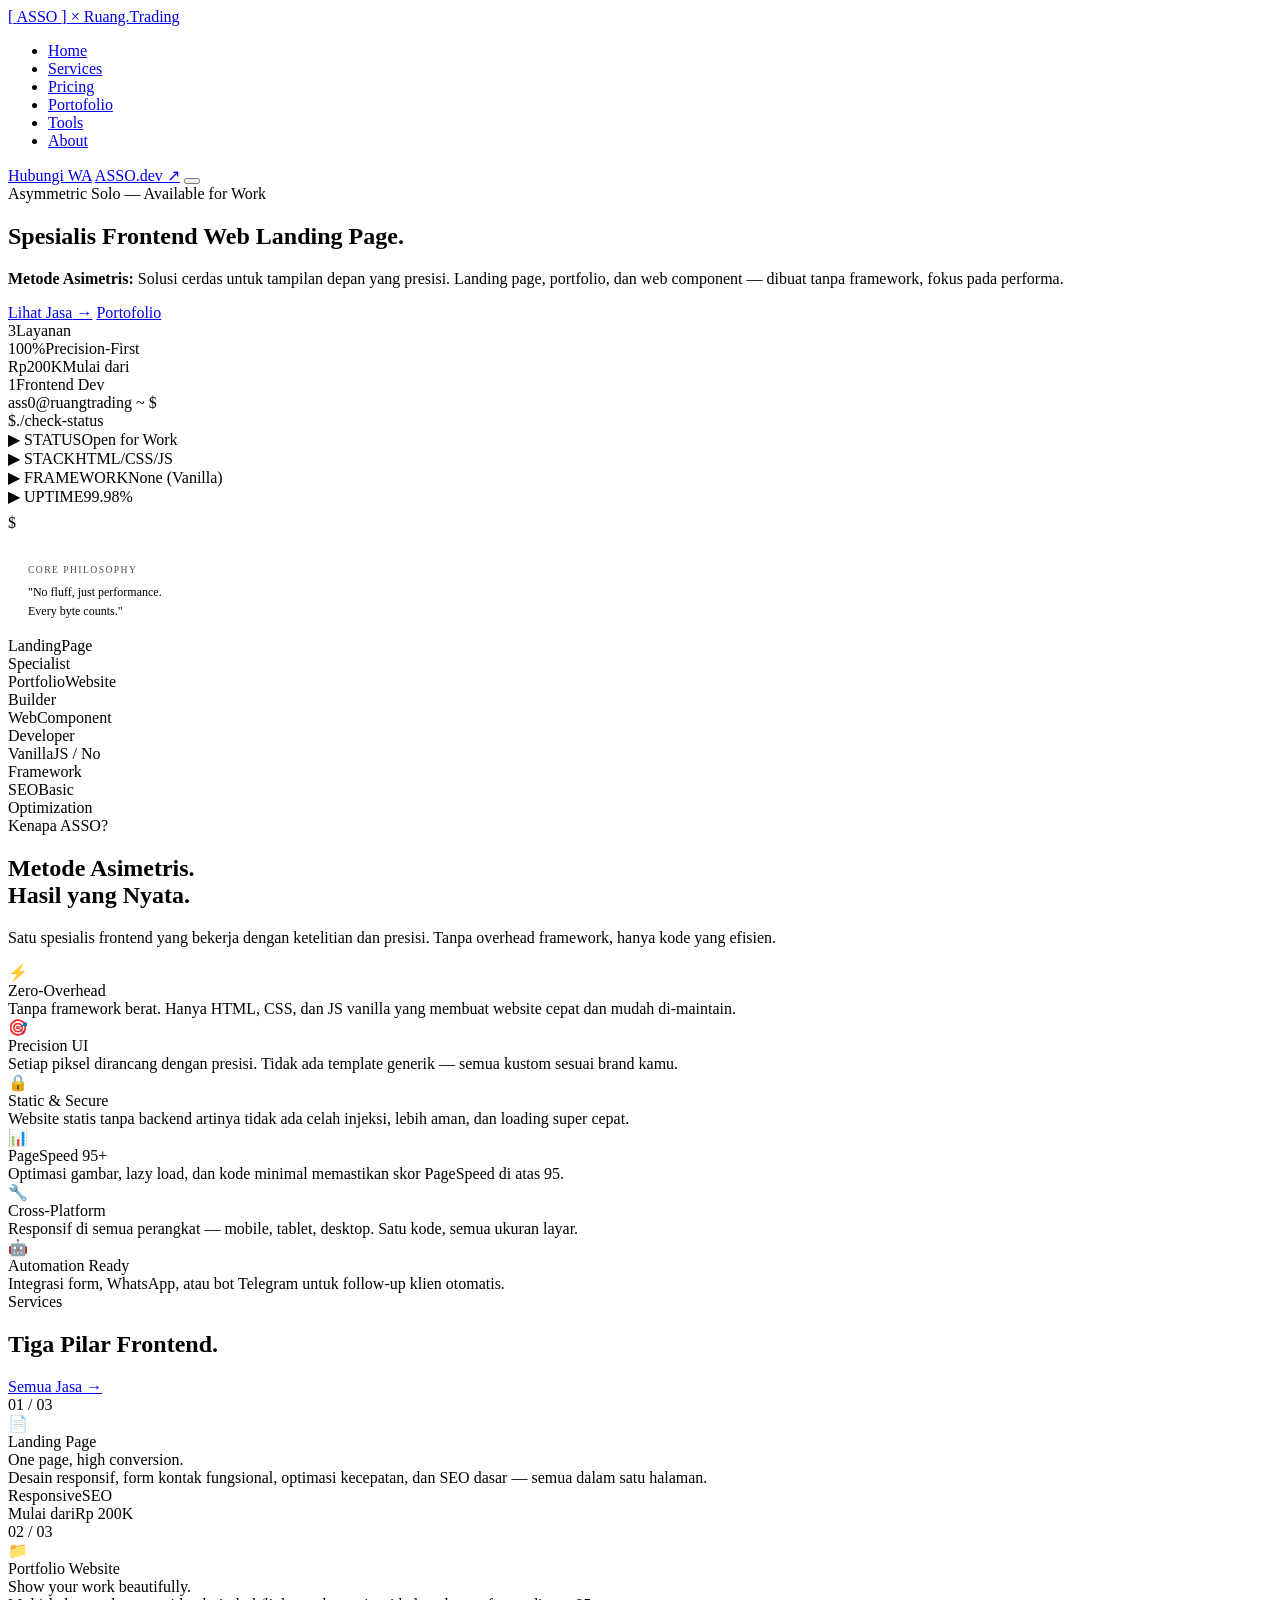
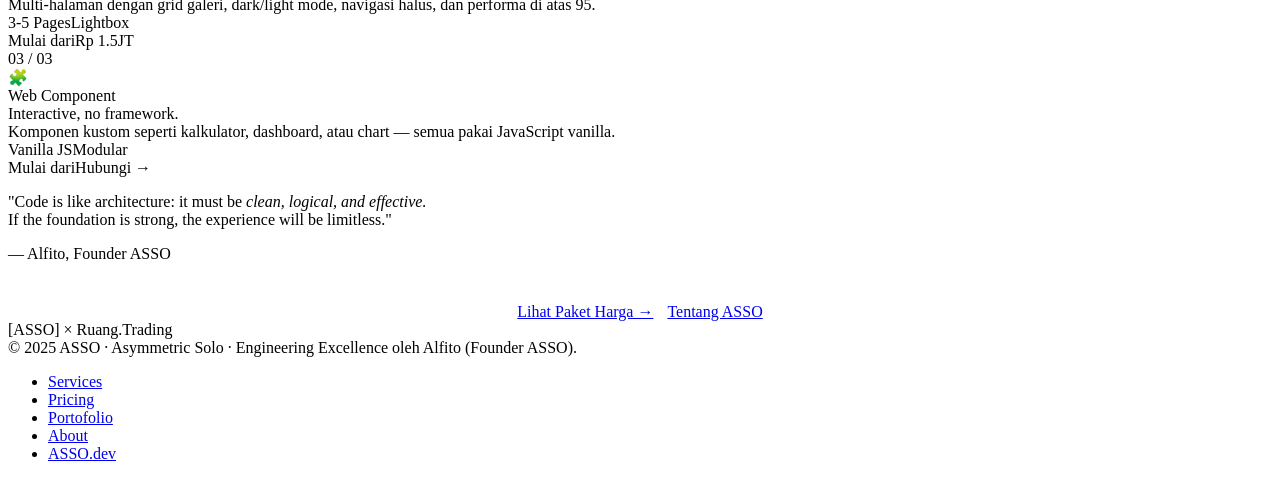
==== commit 6ab1bf4a: "Initial commit" ====
--- a/index.html
+++ b/index.html
@@ -1,171 +1,198 @@
 <!DOCTYPE html>
-<html lang="id" data-theme="dark">
+<html lang="id">
 <head>
     <meta charset="UTF-8">
     <meta name="viewport" content="width=device-width, initial-scale=1.0">
-    <title>ASSO Frontend | Spesialis Frontend Web</title>
-    <link rel="stylesheet" href="style.css">
-    <link href="https://fonts.googleapis.com/css2?family=JetBrains+Mono:wght@400;500;700&display=swap" rel="stylesheet">
+    <title>ASSO × Ruang.Trading | Spesialis Frontend Web</title>
+    <meta name="description" content="ASSO × Ruang.Trading — Frontend Web Specialist: Landing Page, Portfolio, Web Component.">
+    <link rel="preconnect" href="https://fonts.googleapis.com">
+    <link href="https://fonts.googleapis.com/css2?family=JetBrains+Mono:wght@300;400;500;600;700&family=DM+Sans:ital,wght@0,300;0,400;0,500;1,300&display=swap" rel="stylesheet">
+    <link rel="stylesheet" href="css/style.css">
 </head>
 <body>
+<div class="cursor-dot"></div>
+<div class="cursor-ring"></div>
+<div class="scroll-bar"></div>
+<div class="toast-wrap"></div>
 
-    <!-- Fixed Navbar -->
-    <header class="navbar">
-        <div class="nav-brand">
-            <a class="logo" onclick="goTo('home')">ASSO</a>
-            <span class="brand-partner">× Ruang.Trading</span>
-            <span class="badge">v3.0</span>
-        </div>
-        <nav>
-            <a onclick="goTo('home')" data-page="home">Home</a>
-            <a onclick="goTo('services')" data-page="services">Services</a>
-            <a onclick="goTo('pricing')" data-page="pricing">Pricing</a>
-            <a onclick="goTo('portofolio')" data-page="portofolio">Portofolio</a>
-            <a onclick="goTo('tools')" data-page="tools">Tools</a>
-            <a onclick="goTo('about')" data-page="about">About</a>
-            <a href="https://wa.me/62895327188128" class="btn-wa">Hubungi WA</a>
-            <a href="https://asso-tech.great-site.net" class="btn-tech" target="_blank" rel="noopener">ASSO.dev ↗</a>
-        </nav>
-    </header>
+<nav class="nav">
+    <a href="index.html" class="nav-logo">
+        <span class="logo-bracket">[</span>
+        <span class="logo-name">ASSO</span>
+        <span class="logo-bracket">]</span>
+        <span class="logo-tag">× Ruang.Trading</span>
+    </a>
+    <ul class="nav-links">
+        <li><a href="index.html">Home</a></li>
+        <li><a href="services.html">Services</a></li>
+        <li><a href="pricing.html">Pricing</a></li>
+        <li><a href="portfolio.html">Portofolio</a></li>
+        <li><a href="tools.html">Tools</a></li>
+        <li><a href="about.html">About</a></li>
+    </ul>
+    <a href="https://wa.me/62895327188128" class="nav-cta">Hubungi WA</a>
+    <a href="https://asso-tech.great-site.net" target="_blank" rel="noopener" class="nav-link-external">ASSO.dev ↗</a>
+    <button class="nav-hamburger" aria-label="Menu"><span></span><span></span><span></span></button>
+</nav>
 
-    <!-- Page Dots -->
-    <div class="page-dots" id="pageDots">
-        <button class="dot active" data-page="home" onclick="goTo('home')"></button>
-        <button class="dot" data-page="services" onclick="goTo('services')"></button>
-        <button class="dot" data-page="pricing" onclick="goTo('pricing')"></button>
-        <button class="dot" data-page="portofolio" onclick="goTo('portofolio')"></button>
-        <button class="dot" data-page="tools" onclick="goTo('tools')"></button>
-        <button class="dot" data-page="about" onclick="goTo('about')"></button>
-    </div>
+<div class="page-wrap">
 
-    <!-- Swipe Hints -->
-    <div class="swipe-hint top" id="hintTop"></div>
-    <div class="swipe-hint" id="hintBottom"></div>
+    <!-- HERO -->
+    <section class="hero">
+        <div class="hero-bg-grid"></div>
+        <div class="hero-bg-glow"></div>
+        <div class="hero-bg-glow-2"></div>
 
-    <!-- Pages Container -->
-    <div class="pages-wrapper">
+        <div class="hero-layout">
+            <div class="hero-content">
+                <div class="hero-name-badge">
+                    <span class="badge-dot"></span>
+                    <span>Asymmetric Solo — Available for Work</span>
+                </div>
+                <h1 class="hero-headline">
+                    <span class="fixed">Spesialis Frontend Web</span>
+                    <span class="rotating-wrap">
+                        <span class="rotating-text">Landing Page.</span>
+                    </span>
+                </h1>
+                <p class="hero-sub">
+                    <strong>Metode Asimetris:</strong> Solusi cerdas untuk tampilan depan yang presisi. Landing page, portfolio, dan web component — dibuat tanpa framework, fokus pada performa.
+                </p>
+                <div class="hero-cta-group">
+                    <a href="services.html" class="btn btn-green"><span>Lihat Jasa</span> →</a>
+                    <a href="portfolio.html" class="btn btn-outline"><span>Portofolio</span></a>
+                </div>
+                <div class="hero-stats">
+                    <div><span class="hero-stat-val">3</span><span class="hero-stat-label">Layanan</span></div>
+                    <div><span class="hero-stat-val">100%</span><span class="hero-stat-label">Precision-First</span></div>
+                    <div><span class="hero-stat-val">Rp200K</span><span class="hero-stat-label">Mulai dari</span></div>
+                    <div><span class="hero-stat-val">1</span><span class="hero-stat-label">Frontend Dev</span></div>
+                </div>
+            </div>
 
-        <!-- HOME -->
-        <div class="page page-home active" id="page-home">
-            <div class="hero-content">
-                <div class="terminal-window">
-                    <div class="terminal-bar">
-                        <span class="dot red"></span><span class="dot yellow"></span><span class="dot green"></span>
-                        <span class="title">ass0@root:~/frontend</span>
+            <!-- Terminal Widget -->
+            <div class="terminal-widget-hero">
+                <div class="terminal">
+                    <div class="terminal-titlebar">
+                        <span class="t-dot t-red"></span><span class="t-dot t-yellow"></span><span class="t-dot t-green-dot"></span>
+                        <span class="terminal-title-text">ass0@ruangtrading ~ $</span>
                     </div>
                     <div class="terminal-body">
-                        <p class="line">$ whoami</p>
-                        <h1 class="typing">Spesialis Frontend Web</h1>
-                        <p class="comment">// Landing Page · Portfolio · Web Component</p>
-                        <p class="line mt-4">$ cat status.txt</p>
-                        <div class="status-grid">
-                            <div class="status-item">🟢 Status <span>Open for Work</span></div>
-                            <div class="status-item">📡 Latency <span id="latency">--</span></div>
-                            <div class="status-item">⏱️ Uptime <span>99.98%</span></div>
-                            <div class="status-item">🧑‍💻 Queue <span>1-2 slot</span></div>
-                        </div>
-                        <p class="line mt-4">$ cat partnership.txt</p>
-                        <blockquote class="quote">
-                            "Kami mengerjakan website Anda,<br>ASSO.dev menangani software & hardware."<br>
-                            <span class="comment">— Ruang.Trading × <a href="https://asso-tech.great-site.net" target="_blank" rel="noopener">ASSO.dev</a></span>
-                        </blockquote>
-                        <p class="line prompt mt-4">$ <span class="cursor">█</span></p>
+                        <div class="t-line"><span class="t-prompt">$</span><span class="t-cmd">./check-status</span></div>
+                        <div class="t-line"><span class="t-output">▶ STATUS</span><span class="t-val-green">Open for Work</span></div>
+                        <div class="t-line"><span class="t-output">▶ STACK</span><span class="t-val-green">HTML/CSS/JS</span></div>
+                        <div class="t-line"><span class="t-output">▶ FRAMEWORK</span><span class="t-val-green">None (Vanilla)</span></div>
+                        <div class="t-line"><span class="t-output">▶ UPTIME</span><span class="t-val-green" data-uptime>99.98%</span></div>
+                        <div class="t-line" style="margin-top:8px"><span class="t-prompt">$</span><span class="t-cmd"> </span><span class="t-cursor"></span></div>
                     </div>
                 </div>
-                <div class="cta-group">
-                    <a class="btn-outline" onclick="goTo('services')">Lihat Layanan</a>
-                    <a class="btn-primary" onclick="goTo('pricing')">Paket Harga</a>
-                    <a href="https://wa.me/62895327188128" class="btn-wa-large">WhatsApp Sekarang</a>
-                </div>
-                <div class="bubble-text bubble-status">🟢 System Online</div>
-                <div class="bubble-text bubble-serve">Frontend Developer siap melayani</div>
-            </div>
-        </div>
-
-        <!-- SERVICES -->
-        <div class="page page-services" id="page-services">
-            <div class="page-content-inner">
-                <h1 class="page-title">Layanan <span class="accent">Frontend</span></h1>
-                <p class="subtitle">Dikembangkan dengan presisi, dikirim dengan performa.</p>
-                <div class="services-grid">
-                    <div class="service-card"><div class="icon">📄</div><h3>Landing Page</h3><p>Konversi tinggi, desain responsif, speed 95+ PageSpeed.</p><ul><li>1 halaman scroll</li><li>Optimasi SEO dasar</li><li>Form kontak fungsional</li></ul></div>
-                    <div class="service-card"><div class="icon">📁</div><h3>Portfolio Website</h3><p>Tampilkan karya dengan grid modern, animasi halus.</p><ul><li>Multi‑halaman (3‑5)</li><li>Gallery & filter animasi</li><li>Dark/light mode</li></ul></div>
-                    <div class="service-card"><div class="icon">🧩</div><h3>Web Component</h3><p>Komponen interaktif kustom: kalkulator, dashboard, chart.</p><ul><li>Vanilla JS / Web Component</li><li>Reusable & modular</li><li>Performa native</li></ul></div>
+                <div style="margin-top:16px; padding:16px 20px; background:var(--surface); border:1px solid var(--border); border-left:2px solid var(--green);">
+                    <div style="font-family:var(--mono); font-size:.6rem; letter-spacing:.15em; color:var(--green); opacity:.7; margin-bottom:8px; text-transform:uppercase;">Core Philosophy</div>
+                    <div style="font-family:var(--mono); font-size:.75rem; color:var(--text-dim); line-height:1.6;">"No fluff, just performance.<br>Every byte counts."</div>
                 </div>
             </div>
         </div>
+    </section>
 
-        <!-- PRICING -->
-        <div class="page page-pricing" id="page-pricing">
-            <div class="page-content-inner">
-                <h1 class="page-title">Paket <span class="accent">Harga</span></h1>
-                <p class="subtitle">Pilih paket frontend yang sesuai dengan budget dan kebutuhanmu.</p>
-                <div class="pricing-grid" style="max-width:750px;margin:0 auto;">
-                    <div class="price-card"><div class="price-header"><h3>Starter</h3><p class="price">Rp 200K</p><span class="est">sekali bayar</span></div><ul><li>Landing Page 1 halaman</li><li>Responsif mobile</li><li>Basic SEO</li><li>Revisi 1x</li><li>Delivery 3 hari</li></ul><a href="https://wa.me/62895327188128?text=Halo%20ASSO,%20saya%20tertarik%20paket%20Starter" class="btn-primary">Pilih Starter</a></div>
-                    <div class="price-card highlight"><div class="popular-badge">PALING DICARI</div><div class="price-header"><h3>Standard</h3><p class="price">Rp 1.500.000</p><span class="est">per proyek</span></div><ul><li>Portfolio / Company Profile</li><li>3-5 halaman</li><li>Optimasi speed 95+</li><li>Dark/Light mode</li><li>Revisi 2x</li><li>Delivery 7 hari</li></ul><a href="https://wa.me/62895327188128?text=Halo%20ASSO,%20saya%20tertarik%20paket%20Standard" class="btn-primary">Pilih Standard</a></div>
-                </div>
+    <!-- WHY STRIP -->
+    <div class="why-strip">
+        <div class="why-stat reveal"><span class="why-stat-val">Landing</span><span class="why-stat-label">Page<br>Specialist</span></div>
+        <div class="why-divider"></div>
+        <div class="why-stat reveal reveal-d1"><span class="why-stat-val">Portfolio</span><span class="why-stat-label">Website<br>Builder</span></div>
+        <div class="why-divider"></div>
+        <div class="why-stat reveal reveal-d2"><span class="why-stat-val">Web</span><span class="why-stat-label">Component<br>Developer</span></div>
+        <div class="why-divider"></div>
+        <div class="why-stat reveal reveal-d3"><span class="why-stat-val">Vanilla</span><span class="why-stat-label">JS / No<br>Framework</span></div>
+        <div class="why-divider"></div>
+        <div class="why-stat reveal reveal-d4"><span class="why-stat-val">SEO</span><span class="why-stat-label">Basic<br>Optimization</span></div>
+    </div>
+
+    <!-- USP -->
+    <section class="section usp-section">
+        <div class="usp-header">
+            <div>
+                <div class="section-eyebrow reveal">Kenapa ASSO?</div>
+                <h2 class="section-title reveal reveal-d1">Metode Asimetris.<br>Hasil yang Nyata.</h2>
+            </div>
+            <p class="section-sub reveal reveal-d2">Satu spesialis frontend yang bekerja dengan ketelitian dan presisi. Tanpa overhead framework, hanya kode yang efisien.</p>
+        </div>
+        <div class="usp-grid">
+            <div class="usp-card reveal"><div class="usp-icon">⚡</div><div class="usp-title">Zero-Overhead</div><div class="usp-desc">Tanpa framework berat. Hanya HTML, CSS, dan JS vanilla yang membuat website cepat dan mudah di-maintain.</div></div>
+            <div class="usp-card reveal reveal-d1"><div class="usp-icon">🎯</div><div class="usp-title">Precision UI</div><div class="usp-desc">Setiap piksel dirancang dengan presisi. Tidak ada template generik — semua kustom sesuai brand kamu.</div></div>
+            <div class="usp-card reveal reveal-d2"><div class="usp-icon">🔒</div><div class="usp-title">Static & Secure</div><div class="usp-desc">Website statis tanpa backend artinya tidak ada celah injeksi, lebih aman, dan loading super cepat.</div></div>
+            <div class="usp-card reveal reveal-d3"><div class="usp-icon">📊</div><div class="usp-title">PageSpeed 95+</div><div class="usp-desc">Optimasi gambar, lazy load, dan kode minimal memastikan skor PageSpeed di atas 95.</div></div>
+            <div class="usp-card reveal reveal-d1"><div class="usp-icon">🔧</div><div class="usp-title">Cross-Platform</div><div class="usp-desc">Responsif di semua perangkat — mobile, tablet, desktop. Satu kode, semua ukuran layar.</div></div>
+            <div class="usp-card reveal reveal-d2"><div class="usp-icon">🤖</div><div class="usp-title">Automation Ready</div><div class="usp-desc">Integrasi form, WhatsApp, atau bot Telegram untuk follow‑up klien otomatis.</div></div>
+        </div>
+    </section>
+
+    <!-- FEATURED SERVICES -->
+    <section class="section featured-section">
+        <div class="featured-header">
+            <div>
+                <div class="section-eyebrow reveal">Services</div>
+                <h2 class="section-title reveal reveal-d1">Tiga Pilar Frontend.</h2>
+            </div>
+            <a href="services.html" class="btn btn-outline reveal">Semua Jasa →</a>
+        </div>
+        <div class="services-grid">
+            <div class="service-card reveal">
+                <div class="service-num">01 / 03</div>
+                <div class="service-icon-wrap">📄</div>
+                <div class="service-name">Landing Page</div>
+                <div class="service-tagline">One page, high conversion.</div>
+                <div class="service-desc">Desain responsif, form kontak fungsional, optimasi kecepatan, dan SEO dasar — semua dalam satu halaman.</div>
+                <div class="tags"><span class="tag tag-green">Responsive</span><span class="tag">SEO</span></div>
+                <div class="service-price"><span>Mulai dari</span><span class="price-val">Rp 200K</span></div>
+            </div>
+            <div class="service-card reveal reveal-d1">
+                <div class="service-num">02 / 03</div>
+                <div class="service-icon-wrap">📁</div>
+                <div class="service-name">Portfolio Website</div>
+                <div class="service-tagline">Show your work beautifully.</div>
+                <div class="service-desc">Multi‑halaman dengan grid galeri, dark/light mode, navigasi halus, dan performa di atas 95.</div>
+                <div class="tags"><span class="tag tag-green">3-5 Pages</span><span class="tag">Lightbox</span></div>
+                <div class="service-price"><span>Mulai dari</span><span class="price-val">Rp 1.5JT</span></div>
+            </div>
+            <div class="service-card reveal reveal-d2">
+                <div class="service-num">03 / 03</div>
+                <div class="service-icon-wrap">🧩</div>
+                <div class="service-name">Web Component</div>
+                <div class="service-tagline">Interactive, no framework.</div>
+                <div class="service-desc">Komponen kustom seperti kalkulator, dashboard, atau chart — semua pakai JavaScript vanilla.</div>
+                <div class="tags"><span class="tag tag-green">Vanilla JS</span><span class="tag">Modular</span></div>
+                <div class="service-price"><span>Mulai dari</span><span class="price-val">Hubungi →</span></div>
             </div>
         </div>
+    </section>
 
-        <!-- PORTOFOLIO -->
-        <div class="page page-portofolio" id="page-portofolio">
-            <div class="page-content-inner">
-                <h1 class="page-title">Portofolio <span class="accent">Karya</span></h1>
-                <p class="subtitle">Beberapa website yang pernah saya bangun menggunakan HTML, CSS, JS vanilla.</p>
-                <div class="portfolio-grid">
-                    <div class="portfolio-card"><div class="portfolio-img">📄</div><div class="portfolio-info"><h3>Landing Page Kopi Nusantara</h3><p>Single page, dark theme, form kontak, PageSpeed 98.</p><a href="#" class="btn-outline small">Live Demo</a></div></div>
-                    <div class="portfolio-card"><div class="portfolio-img">📁</div><div class="portfolio-info"><h3>Portfolio Fotografer</h3><p>3 halaman, galeri grid dengan lightbox, animasi scroll halus.</p><a href="#" class="btn-outline small">Live Demo</a></div></div>
-                    <div class="portfolio-card"><div class="portfolio-img">🧩</div><div class="portfolio-info"><h3>Kalkulator Trading</h3><p>Web component tanpa framework, real-time XAUUSD lot calculator.</p><a class="btn-outline small" onclick="goTo('tools')">Lihat Tools</a></div></div>
-                </div>
-            </div>
+    <!-- QUOTE BANNER -->
+    <div class="quote-banner">
+        <p class="quote-text reveal">"Code is like architecture: it must be <em>clean, logical, and effective.</em><br>If the foundation is strong, the experience will be limitless."</p>
+        <span class="quote-author reveal reveal-d1">— Alfito, Founder ASSO</span>
+        <div style="margin-top:40px; display:flex; gap:14px; justify-content:center; flex-wrap:wrap;" class="reveal reveal-d2">
+            <a href="pricing.html" class="btn btn-green">Lihat Paket Harga →</a>
+            <a href="about.html" class="btn btn-outline">Tentang ASSO</a>
         </div>
+    </div>
 
-        <!-- TOOLS -->
-        <div class="page page-tools" id="page-tools">
-            <div class="page-content-inner">
-                <h1 class="page-title">Lot Size <span class="accent">Calculator</span></h1>
-                <p class="subtitle">XAUUSD • Contract size 100 oz • $1.00/pip</p>
-                <div class="tool-container">
-                    <div class="calc-card">
-                        <div class="input-group"><label>Balance ($)</label><input type="number" id="balance" value="10000" min="1" class="calc-input"></div>
-                        <div class="input-group"><label>Risk (%)</label><input type="number" id="risk" value="1" min="0.1" step="0.1" class="calc-input"></div>
-                        <div class="input-group"><label>Stop Loss (pips)</label><input type="number" id="stopLoss" value="50" min="1" class="calc-input"></div>
-                        <button id="calcBtn" class="btn-primary">Calculate Lots</button>
-                        <div id="calcResult" class="result">--</div>
-                        <div class="note">Contract Size: 100 oz · Pip Value: $1.00/lot</div>
-                    </div>
-                </div>
-            </div>
+    <!-- FOOTER -->
+    <footer class="footer">
+        <div class="footer-divider"></div>
+        <div class="footer-inner">
+            <div class="footer-logo"><span class="fl-bracket">[</span>ASSO<span class="fl-bracket">]</span> × Ruang.Trading</div>
+            <div class="footer-copy">© 2025 ASSO · Asymmetric Solo · Engineering Excellence oleh Alfito (Founder ASSO).</div>
+            <ul class="footer-links">
+                <li><a href="services.html">Services</a></li>
+                <li><a href="pricing.html">Pricing</a></li>
+                <li><a href="portfolio.html">Portofolio</a></li>
+                <li><a href="about.html">About</a></li>
+                <li><a href="https://asso-tech.great-site.net" target="_blank" rel="noopener">ASSO.dev</a></li>
+            </ul>
         </div>
-
-        <!-- ABOUT -->
-        <div class="page page-about" id="page-about">
-            <div class="page-content-inner about-section">
-                <h1 class="page-title">ASSO / <span class="accent">About</span></h1>
-                <p class="subtitle">Asymmetric Solo. Satu Orang. Satu Standar.</p>
-                <div class="manifesto">
-                    <p>ASSO lahir dari satu keyakinan sederhana: setiap sistem bisa bekerja lebih baik dari defaultnya. Windows yang lambat bukan nasib. Android yang dibatasi bukan standar. Strategi trading yang kalah bukan karena pasar — tapi karena eksekusi.</p>
-                    <p>Nama "Asymmetric" bukan kebetulan. Ini adalah pinjaman dari dunia trading — konsep bahwa risiko kecil bisa menghasilkan reward besar jika pendekatannya tepat. Metodologi yang sama berlaku untuk setiap pekerjaan teknis: investasi effort yang terukur untuk hasil yang jauh melebihi ekspektasi.</p>
-                    <p>"Solo" berarti akuntabilitas penuh. Tidak ada tim yang disalahkan, tidak ada proses yang hilang di celah komunikasi. Satu orang yang bertanggung jawab dari awal sampai akhir — dan itu bukan kelemahan, itu jaminan konsistensi.</p>
-                    <blockquote>"A website is the window through which the world sees your talent. Don't just build a page; build an experience that reflects your precision."</blockquote>
-                    <p class="signature">— Wealthy Individual</p>
-                </div>
-            </div>
-        </div>
-
-    </div><!-- /pages-wrapper -->
-
-    <!-- WhatsApp Bubble -->
-    <a href="https://wa.me/62895327188128" class="wa-bubble" title="Chat WhatsApp">
-        <span class="wa-icon">💬</span>
-    </a>
-
-    <!-- Footer -->
-    <footer>
-        Engineering Excellence oleh Alfito (Founder ASSO)<br>
-        <span class="footer-links"><a href="https://asso-tech.great-site.net" target="_blank" rel="noopener">ASSO.dev</a> — Perbaikan Software & Hardware</span>
     </footer>
 
-    <script src="script.js"></script>
+</div>
+<script src="js/script.js"></script>
 </body>
-        </html>
+</html>
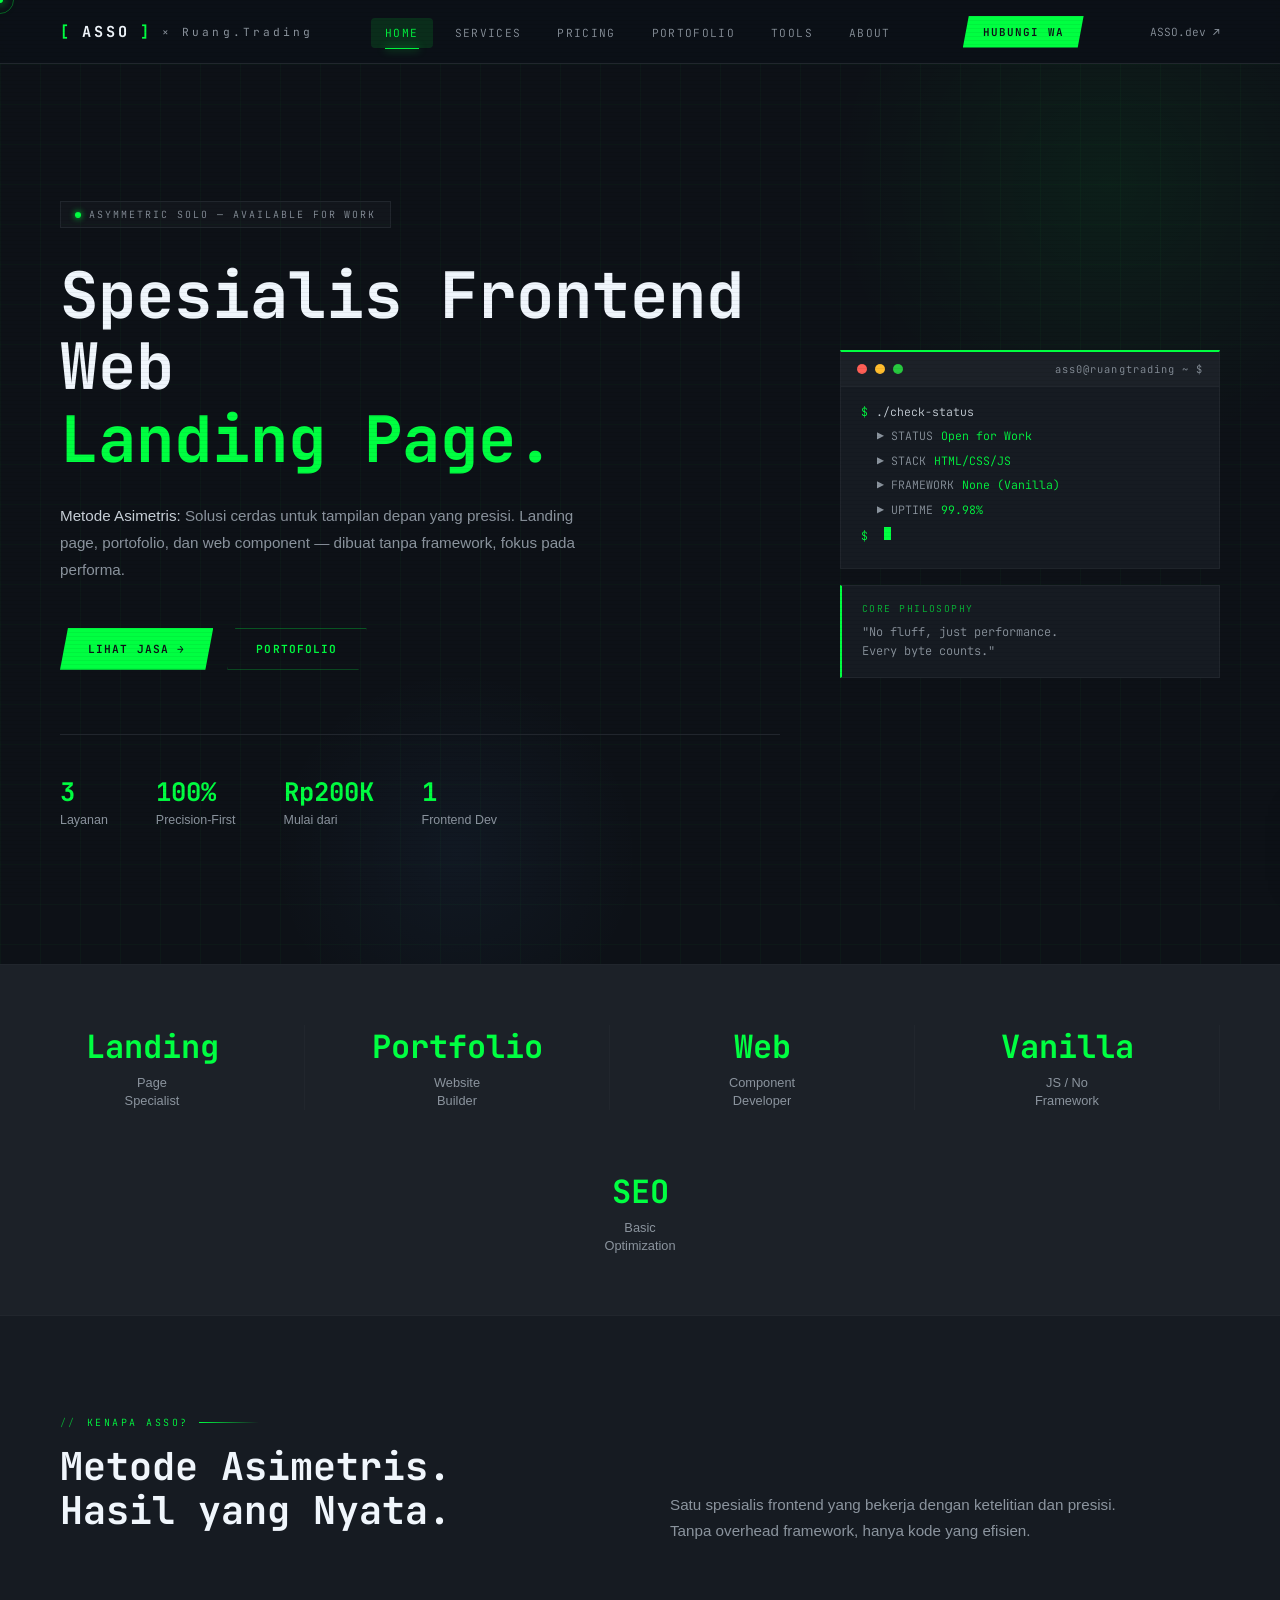
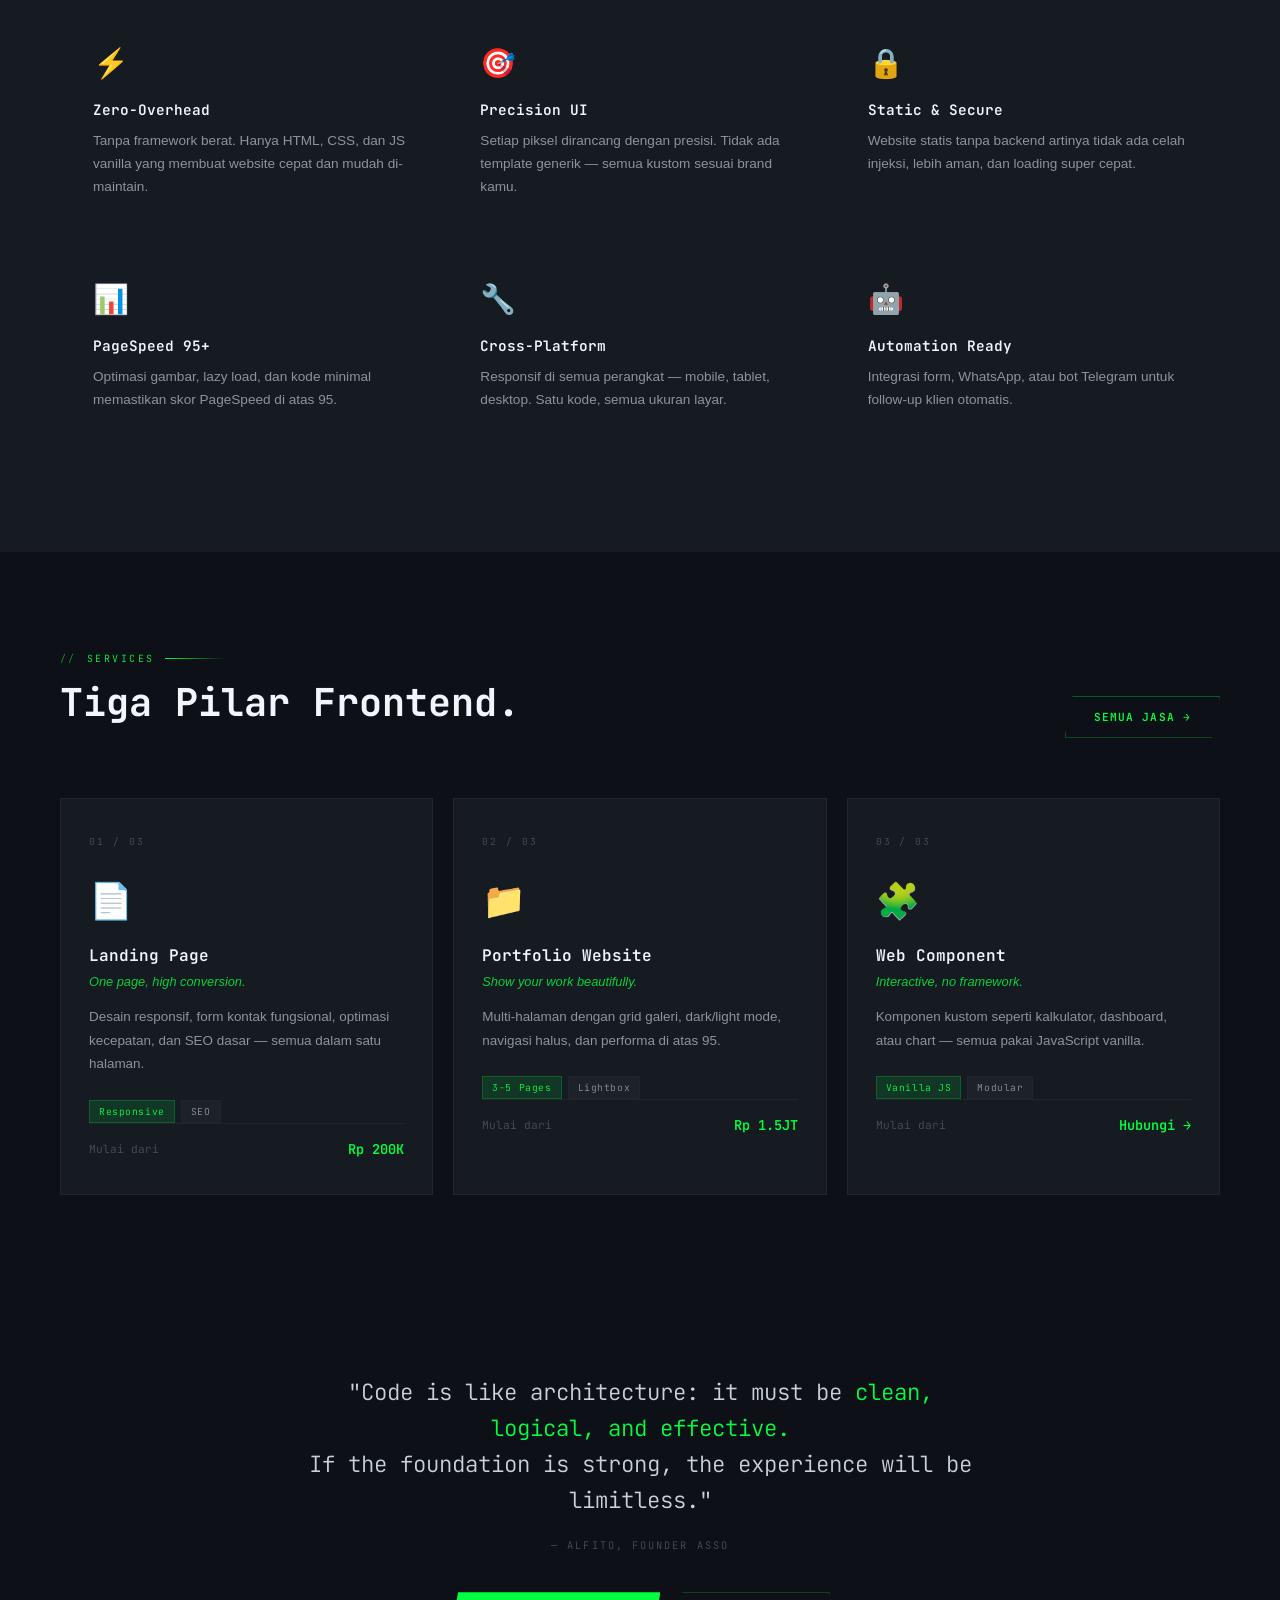
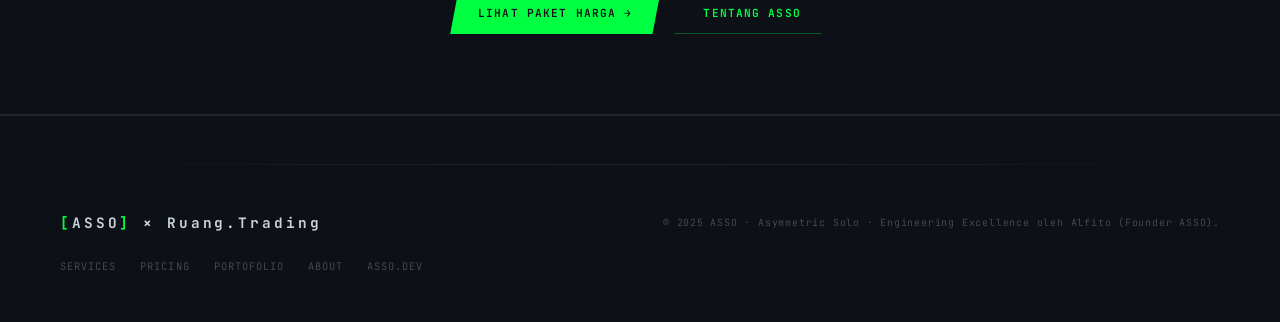
==== commit 46c4db41: "Fix spelling of 'Portofolio' in index.html" ====
--- a/index.html
+++ b/index.html
@@ -4,7 +4,7 @@
     <meta charset="UTF-8">
     <meta name="viewport" content="width=device-width, initial-scale=1.0">
     <title>ASSO × Ruang.Trading | Spesialis Frontend Web</title>
-    <meta name="description" content="ASSO × Ruang.Trading — Frontend Web Specialist: Landing Page, Portfolio, Web Component.">
+    <meta name="description" content="ASSO × Ruang.Trading — Frontend Web Specialist: Landing Page, Portofolio, Web Component.">
     <link rel="preconnect" href="https://fonts.googleapis.com">
     <link href="https://fonts.googleapis.com/css2?family=JetBrains+Mono:wght@300;400;500;600;700&family=DM+Sans:ital,wght@0,300;0,400;0,500;1,300&display=swap" rel="stylesheet">
     <link rel="stylesheet" href="css/style.css">
@@ -26,7 +26,7 @@
         <li><a href="index.html">Home</a></li>
         <li><a href="services.html">Services</a></li>
         <li><a href="pricing.html">Pricing</a></li>
-        <li><a href="portfolio.html">Portofolio</a></li>
+        <li><a href="portofolio.html">Portofolio</a></li>
         <li><a href="tools.html">Tools</a></li>
         <li><a href="about.html">About</a></li>
     </ul>
@@ -56,11 +56,11 @@
                     </span>
                 </h1>
                 <p class="hero-sub">
-                    <strong>Metode Asimetris:</strong> Solusi cerdas untuk tampilan depan yang presisi. Landing page, portfolio, dan web component — dibuat tanpa framework, fokus pada performa.
+                    <strong>Metode Asimetris:</strong> Solusi cerdas untuk tampilan depan yang presisi. Landing page, portofolio, dan web component — dibuat tanpa framework, fokus pada performa.
                 </p>
                 <div class="hero-cta-group">
                     <a href="services.html" class="btn btn-green"><span>Lihat Jasa</span> →</a>
-                    <a href="portfolio.html" class="btn btn-outline"><span>Portofolio</span></a>
+                    <a href="portofolio.html" class="btn btn-outline"><span>Portofolio</span></a>
                 </div>
                 <div class="hero-stats">
                     <div><span class="hero-stat-val">3</span><span class="hero-stat-label">Layanan</span></div>
@@ -195,4 +195,4 @@
 </div>
 <script src="js/script.js"></script>
 </body>
-</html>+</html>
--- a/css/style.css
+++ b/css/style.css
@@ -0,0 +1,262 @@
+/* ============================================================
+   ASSO × Ruang.Trading — ASYMMETRIC SOLO SYSTEM
+   Color Palette: Matrix Dark × Trading Blue
+   ============================================================ */
+:root {
+  --bg:        #0D1117;
+  --surface:   #161B22;
+  --surface2:  #1C2128;
+  --border:    #21262D;
+  --border2:   #30363D;
+  --green:     #00FF41;
+  --green-dim: #00CC33;
+  --green-glow: rgba(0, 255, 65, 0.12);
+  --green-glow-strong: rgba(0, 255, 65, 0.3);
+  --blue:      #58A6FF;
+  --blue-dim:  #388BFD;
+  --blue-glow: rgba(88, 166, 255, 0.12);
+  --text:      #C9D1D9;
+  --text-dim:  #8B949E;
+  --text-faint:#484F58;
+  --white:     #F0F6FC;
+  --red:       #FF4444;
+  --yellow:    #F0B429;
+  --mono: 'JetBrains Mono', monospace;
+  --sans: 'DM Sans', sans-serif;
+  --radius: 4px;
+  --transition: 0.25s cubic-bezier(0.4, 0, 0.2, 1);
+}
+
+*, *::before, *::after { box-sizing: border-box; margin: 0; padding: 0; }
+html { scroll-behavior: smooth; font-size: 16px; }
+body {
+  background: var(--bg);
+  color: var(--text);
+  font-family: var(--sans);
+  font-weight: 300;
+  overflow-x: hidden;
+  cursor: none;
+  min-height: 100vh;
+}
+
+/* ── CURSOR ── */
+.cursor-dot { width:6px; height:6px; background:var(--green); border-radius:50%; position:fixed; pointer-events:none; z-index:9999; transform:translate(-50%,-50%); box-shadow:0 0 10px var(--green),0 0 20px var(--green-glow-strong); transition:width .15s,height .15s,background .15s; }
+.cursor-ring { width:28px; height:28px; border:1px solid rgba(0,255,65,.35); border-radius:50%; position:fixed; pointer-events:none; z-index:9998; transform:translate(-50%,-50%); transition:width .2s ease,height .2s ease,border-color .2s; }
+body.cursor-link .cursor-dot { width:12px; height:12px; background:var(--blue); box-shadow:0 0 14px var(--blue); }
+body.cursor-link .cursor-ring { width:44px; height:44px; border-color:var(--blue); }
+
+/* ── SCANLINES ── */
+body::before { content:''; position:fixed; inset:0; pointer-events:none; z-index:9000; background: repeating-linear-gradient(0deg,transparent,transparent 3px,rgba(0,0,0,.05) 3px,rgba(0,0,0,.05) 4px); }
+
+/* ── SCROLL PROGRESS ── */
+.scroll-bar { position:fixed; top:0; left:0; height:2px; z-index:9999; background:linear-gradient(to right,var(--green),var(--blue)); box-shadow:0 0 8px var(--green); transform-origin:left; transform:scaleX(0); transition:transform .1s linear; }
+
+/* ── NAV ── */
+.nav { position:fixed; top:0; left:0; right:0; z-index:800; display:flex; align-items:center; justify-content:space-between; padding:0 60px; height:64px; background:rgba(13,17,23,.92); backdrop-filter:blur(16px) saturate(180%); border-bottom:1px solid var(--border); }
+.nav-logo { font-family:var(--mono); font-weight:700; font-size:.95rem; letter-spacing:.2em; text-decoration:none; display:flex; align-items:center; gap:10px; color:inherit; }
+.nav-logo .logo-bracket { color:var(--green); }
+.nav-logo .logo-name { color:var(--white); }
+.nav-logo .logo-tag { color:var(--text-dim); font-weight:400; font-size:.7rem; }
+
+.nav-links { display:flex; gap:8px; list-style:none; }
+.nav-links a { font-family:var(--mono); font-size:.7rem; letter-spacing:.12em; text-transform:uppercase; color:var(--text-dim); text-decoration:none; padding:8px 14px; border-radius:var(--radius); transition:color var(--transition),background var(--transition); position:relative; cursor:none; }
+.nav-links a:hover, .nav-links a.active { color:var(--green); background:var(--green-glow); }
+.nav-links a.active::after { content:''; position:absolute; bottom:-1px; left:14px; right:14px; height:1px; background:var(--green); box-shadow:0 0 8px var(--green); }
+
+.nav-cta { font-family:var(--mono); font-size:.68rem; letter-spacing:.1em; text-transform:uppercase; color:var(--bg); background:var(--green); border:none; padding:9px 20px; cursor:none; text-decoration:none; clip-path:polygon(6px 0,100% 0,calc(100% - 6px) 100%,0 100%); transition:all var(--transition); font-weight:600; }
+.nav-cta:hover { background:#44ff6e; box-shadow:0 0 24px var(--green-glow-strong); }
+.nav-link-external { font-family:var(--mono); font-size:.7rem; color:var(--text-dim); text-decoration:none; margin-left:8px; transition:color var(--transition); }
+.nav-link-external:hover { color:var(--green); }
+.nav-hamburger { display:none; flex-direction:column; gap:5px; cursor:none; background:none; border:none; padding:4px; }
+.nav-hamburger span { display:block; width:22px; height:1.5px; background:var(--text-dim); transition:all .3s; }
+
+/* ── PAGE WRAPPER ── */
+.page-wrap { padding-top:64px; }
+
+/* ── HERO ── */
+.hero { min-height:100vh; display:flex; flex-direction:column; justify-content:center; padding:80px 60px; position:relative; overflow:hidden; }
+.hero-bg-grid { position:absolute; inset:0; background-image:linear-gradient(rgba(0,255,65,.03) 1px,transparent 1px),linear-gradient(90deg,rgba(0,255,65,.03) 1px,transparent 1px); background-size:40px 40px; animation:grid-breathe 8s ease-in-out infinite; }
+@keyframes grid-breathe { 0%,100%{opacity:.5} 50%{opacity:1} }
+.hero-bg-glow { position:absolute; top:-20%; right:-10%; width:600px; height:600px; background:radial-gradient(circle,rgba(0,255,65,.06) 0%,transparent 65%); pointer-events:none; }
+.hero-bg-glow-2 { position:absolute; bottom:-10%; left:20%; width:400px; height:400px; background:radial-gradient(circle,rgba(88,166,255,.05) 0%,transparent 65%); pointer-events:none; }
+
+.hero-layout { display:grid; grid-template-columns:1fr 380px; gap:60px; align-items:center; position:relative; z-index:1; }
+
+.hero-name-badge { display:inline-flex; align-items:center; gap:8px; font-family:var(--mono); font-size:.62rem; letter-spacing:.2em; text-transform:uppercase; color:var(--text-dim); border:1px solid var(--border); padding:6px 14px; margin-bottom:32px; background:rgba(255,255,255,.02); }
+.hero-name-badge .badge-dot { width:6px; height:6px; border-radius:50%; background:var(--green); box-shadow:0 0 6px var(--green); animation:pulse-dot 2s ease-in-out infinite; }
+@keyframes pulse-dot { 0%,100%{transform:scale(1);opacity:1} 50%{transform:scale(1.4);opacity:.6} }
+
+.hero-headline { font-family:var(--mono); font-weight:700; font-size:clamp(2.2rem,5vw,4rem); line-height:1.1; color:var(--white); max-width:800px; }
+.hero-headline .fixed { display:block; }
+.hero-headline .rotating-wrap { display:inline-flex; align-items:center; gap:12px; color:var(--green); overflow:hidden; height:1.2em; }
+.rotating-text { display:block; }
+
+.hero-sub { color:var(--text-dim); font-size:.95rem; line-height:1.8; max-width:520px; margin-top:24px; font-weight:300; }
+.hero-sub strong { color:var(--text); font-weight:500; }
+
+.hero-cta-group { display:flex; gap:14px; margin-top:44px; flex-wrap:wrap; }
+.btn { font-family:var(--mono); font-size:.7rem; letter-spacing:.1em; text-transform:uppercase; font-weight:600; text-decoration:none; padding:13px 28px; cursor:none; transition:all var(--transition); display:inline-flex; align-items:center; gap:8px; }
+.btn-green { color:var(--bg); background:var(--green); clip-path:polygon(8px 0,100% 0,calc(100% - 8px) 100%,0 100%); box-shadow:0 0 0 rgba(0,255,65,0); }
+.btn-green:hover { background:#44ff6e; box-shadow:0 0 32px var(--green-glow-strong); transform:translateY(-2px); }
+.btn-outline { color:var(--green); border:1px solid rgba(0,255,65,.3); background:transparent; clip-path:polygon(8px 0,100% 0,calc(100% - 8px) 100%,0 100%); }
+.btn-outline:hover { border-color:var(--green); background:var(--green-glow); box-shadow:0 0 20px var(--green-glow); transform:translateY(-2px); }
+
+.hero-stats { display:flex; gap:48px; margin-top:64px; padding-top:40px; border-top:1px solid var(--border); }
+.hero-stat-val { font-family:var(--mono); font-size:1.6rem; font-weight:700; color:var(--green); display:block; }
+.hero-stat-label { font-size:.78rem; color:var(--text-dim); margin-top:4px; display:block; }
+
+/* ── TERMINAL WIDGET ── */
+.terminal-widget-hero {}
+.terminal { background:var(--surface); border:1px solid var(--border); border-top:2px solid var(--green); font-family:var(--mono); font-size:.72rem; overflow:hidden; }
+.terminal-titlebar { display:flex; align-items:center; gap:8px; padding:10px 16px; background:var(--surface2); border-bottom:1px solid var(--border); }
+.t-dot { width:10px; height:10px; border-radius:50%; }
+.t-red { background:#FF5F56; } .t-yellow { background:#FFBD2E; } .t-green-dot { background:#27C93F; }
+.terminal-title-text { color:var(--text-dim); font-size:.65rem; margin-left:auto; letter-spacing:.1em; }
+.terminal-body { padding:16px 20px; }
+.t-line { display:flex; gap:8px; margin-bottom:6px; line-height:1.6; }
+.t-prompt { color:var(--green); flex-shrink:0; }
+.t-cmd { color:var(--text); }
+.t-output { color:var(--text-dim); margin-left:16px; }
+.t-val-green { color:var(--green); }
+.t-val-blue { color:var(--blue); }
+.t-val-yellow { color:var(--yellow); }
+.t-cursor { display:inline-block; width:7px; height:13px; background:var(--green); animation:blink-cursor 1s steps(1) infinite; vertical-align:middle; }
+@keyframes blink-cursor { 0%,49%{opacity:1} 50%,100%{opacity:0} }
+
+/* ── WHY STRIP ── */
+.why-strip { background:var(--surface2); border-top:1px solid var(--border); border-bottom:1px solid var(--border); padding:60px; display:flex; gap:60px; align-items:center; flex-wrap:wrap; }
+.why-stat { text-align:center; flex:1; min-width:140px; }
+.why-stat-val { font-family:var(--mono); font-size:2rem; font-weight:700; color:var(--green); display:block; }
+.why-stat-label { font-size:.8rem; color:var(--text-dim); margin-top:6px; display:block; line-height:1.4; }
+.why-divider { width:1px; background:var(--border); align-self:stretch; }
+
+/* ── SECTIONS ── */
+.section { padding:100px 60px; position:relative; }
+.usp-section { background:var(--surface); }
+.featured-section { background:var(--bg); }
+.usp-header { display:grid; grid-template-columns:1fr 1fr; gap:60px; align-items:end; margin-bottom:60px; }
+.featured-header { display:flex; align-items:flex-end; justify-content:space-between; margin-bottom:56px; }
+.section-eyebrow { font-family:var(--mono); font-size:.62rem; letter-spacing:.25em; text-transform:uppercase; color:var(--green); margin-bottom:16px; display:flex; align-items:center; gap:10px; }
+.section-eyebrow::before { content:'//'; opacity:.6; }
+.section-eyebrow::after { content:''; flex:1; max-width:60px; height:1px; background:linear-gradient(to right,var(--green),transparent); }
+.section-title { font-family:var(--mono); font-size:clamp(1.6rem,3vw,2.4rem); font-weight:700; color:var(--white); line-height:1.15; margin-bottom:12px; }
+.section-sub { color:var(--text-dim); font-size:.95rem; line-height:1.75; max-width:480px; font-weight:300; }
+
+/* ── USP CARDS ── */
+.usp-grid { display:grid; grid-template-columns:repeat(3,1fr); gap:2px; margin-top:60px; }
+.usp-card { background:var(--surface); padding:40px 32px; border:1px solid transparent; position:relative; overflow:hidden; transition:transform var(--transition),box-shadow var(--transition); }
+.usp-card::before { content:''; position:absolute; top:0; left:0; right:0; height:2px; background:linear-gradient(to right,var(--green),var(--blue)); transform:scaleX(0); transform-origin:left; transition:transform .4s ease; }
+.usp-card:hover { transform:translateY(-4px); box-shadow:0 20px 60px rgba(0,0,0,.4); border-color:rgba(0,255,65,.15); }
+.usp-card:hover::before { transform:scaleX(1); }
+.usp-icon { font-size:1.8rem; margin-bottom:20px; }
+.usp-title { font-family:var(--mono); font-size:.9rem; font-weight:600; color:var(--white); margin-bottom:10px; }
+.usp-desc { font-size:.85rem; color:var(--text-dim); line-height:1.7; }
+
+/* ── SERVICE CARDS ── */
+.services-grid { display:grid; grid-template-columns:repeat(3,1fr); gap:20px; margin-top:60px; }
+.service-card { background:var(--surface); border:1px solid var(--border); padding:36px 28px; position:relative; overflow:hidden; transition:all var(--transition); }
+.service-card::after { content:''; position:absolute; inset:0; border:1px solid var(--green); opacity:0; transition:opacity var(--transition); pointer-events:none; }
+.service-card:hover { transform:translateY(-4px); box-shadow:0 24px 60px rgba(0,0,0,.5),0 0 40px var(--green-glow); }
+.service-card:hover::after { opacity:1; }
+.service-num { font-family:var(--mono); font-size:.6rem; letter-spacing:.2em; color:var(--text-faint); margin-bottom:32px; }
+.service-icon-wrap { font-size:2.2rem; margin-bottom:24px; }
+.service-name { font-family:var(--mono); font-size:1rem; font-weight:600; color:var(--white); margin-bottom:8px; line-height:1.3; }
+.service-tagline { font-size:.8rem; color:var(--green); margin-bottom:16px; font-style:italic; opacity:.8; }
+.service-desc { font-size:.84rem; color:var(--text-dim); line-height:1.75; margin-bottom:24px; }
+.service-price { font-family:var(--mono); font-size:.7rem; color:var(--text-faint); border-top:1px solid var(--border); padding-top:16px; display:flex; align-items:center; justify-content:space-between; }
+.service-price .price-val { color:var(--green); font-size:.85rem; font-weight:600; }
+.service-features { list-style:none; display:flex; flex-direction:column; gap:8px; text-align:left; }
+.service-features li { font-size:.82rem; color:var(--text-dim); display:flex; align-items:flex-start; gap:10px; }
+.service-features li::before { content:'→'; color:var(--green); flex-shrink:0; font-family:var(--mono); }
+
+/* ── TAGS ── */
+.tags { display:flex; flex-wrap:wrap; gap:6px; margin-top:16px; }
+.tag { font-family:var(--mono); font-size:.6rem; letter-spacing:.06em; color:var(--text-dim); background:rgba(255,255,255,.03); border:1px solid var(--border); padding:4px 9px; transition:all var(--transition); }
+.tag:hover { border-color:rgba(0,255,65,.25); color:var(--text); }
+.tag-green { border-color:rgba(0,255,65,.2); color:var(--green); background:var(--green-glow); }
+
+/* ── PROJECT CARDS (Portfolio) ── */
+.projects-grid { display:grid; grid-template-columns:repeat(2,1fr); gap:24px; }
+.project-card { background:var(--surface); border:1px solid var(--border); overflow:hidden; transition:all var(--transition); }
+.project-card:hover { border-color:rgba(0,255,65,.25); box-shadow:0 16px 48px rgba(0,0,0,.4),0 0 24px var(--green-glow); transform:translateY(-3px); }
+.project-content { padding:24px 28px; }
+.project-category { font-family:var(--mono); font-size:.6rem; letter-spacing:.15em; text-transform:uppercase; color:var(--green); margin-bottom:10px; opacity:.8; }
+.project-title { font-family:var(--mono); font-size:.95rem; font-weight:600; color:var(--white); margin-bottom:8px; line-height:1.35; }
+.project-desc { font-size:.82rem; color:var(--text-dim); line-height:1.7; margin-bottom:16px; }
+
+/* ── ABOUT ── */
+.about-grid { display:grid; grid-template-columns:1.2fr 1fr; gap:60px; align-items:start; }
+.about-manifesto { font-size:1rem; line-height:2; color:var(--text-dim); }
+.about-manifesto strong { color:var(--white); font-weight:500; }
+.about-manifesto .highlight { color:var(--green); font-family:var(--mono); font-weight:600; }
+.about-quote-block { margin:40px 0; padding:28px 32px; border-left:2px solid var(--green); background:var(--green-glow); position:relative; }
+.about-quote-block::before { content:'"'; position:absolute; top:-10px; left:20px; font-size:4rem; color:var(--green); opacity:.15; font-family:serif; line-height:1; }
+.about-quote-text { font-family:var(--mono); font-size:.82rem; color:var(--text); line-height:1.7; font-style:italic; }
+.about-quote-cite { display:block; margin-top:10px; font-family:var(--mono); font-size:.62rem; letter-spacing:.15em; color:var(--green); opacity:.6; font-style:normal; }
+
+.principle-list { display:flex; flex-direction:column; gap:2px; }
+.principle-item { display:flex; gap:16px; padding:20px 24px; background:var(--surface); border:1px solid var(--border); transition:all var(--transition); }
+.principle-item:hover { border-color:rgba(0,255,65,.2); background:rgba(0,255,65,.02); }
+.principle-num { font-family:var(--mono); font-size:.65rem; color:var(--green); flex-shrink:0; opacity:.5; padding-top:2px; }
+.principle-title { font-family:var(--mono); font-size:.82rem; font-weight:600; color:var(--white); margin-bottom:4px; }
+.principle-desc { font-size:.8rem; color:var(--text-dim); line-height:1.6; }
+
+/* ── QUOTE BANNER ── */
+.quote-banner { background:var(--bg); padding:80px 60px; text-align:center; border-bottom:1px solid var(--border); }
+.quote-text { font-family:var(--mono); font-size:clamp(1rem,2.5vw,1.4rem); color:var(--text); line-height:1.6; max-width:700px; margin:0 auto; }
+.quote-text em { color:var(--green); font-style:normal; }
+.quote-author { font-family:var(--mono); font-size:.65rem; color:var(--text-faint); letter-spacing:.2em; text-transform:uppercase; margin-top:20px; display:block; }
+
+/* ── FOOTER ── */
+.footer { background:var(--bg); border-top:1px solid var(--border); padding:48px 60px; }
+.footer-divider { height:1px; background:linear-gradient(to right,transparent,var(--border),transparent); margin-bottom:48px; }
+.footer-inner { display:flex; align-items:center; justify-content:space-between; flex-wrap:wrap; gap:24px; }
+.footer-logo { font-family:var(--mono); font-size:.9rem; font-weight:700; letter-spacing:.2em; color:var(--text); }
+.footer-logo .fl-bracket { color:var(--green); }
+.footer-copy { font-family:var(--mono); font-size:.62rem; color:var(--text-faint); letter-spacing:.08em; }
+.footer-links { display:flex; gap:24px; list-style:none; }
+.footer-links a { font-family:var(--mono); font-size:.65rem; letter-spacing:.1em; text-transform:uppercase; color:var(--text-faint); text-decoration:none; transition:color var(--transition); }
+.footer-links a:hover { color:var(--green); }
+
+/* ── PAGE HERO (inner pages) ── */
+.page-hero { padding:80px 60px 60px; border-bottom:1px solid var(--border); background:linear-gradient(180deg,rgba(0,255,65,.02) 0%,transparent 100%); position:relative; overflow:hidden; }
+.page-hero::before { content:''; position:absolute; inset:0; background-image:linear-gradient(rgba(0,255,65,.02) 1px,transparent 1px),linear-gradient(90deg,rgba(0,255,65,.02) 1px,transparent 1px); background-size:40px 40px; }
+.page-hero-breadcrumb { font-family:var(--mono); font-size:.65rem; color:var(--text-faint); margin-bottom:20px; letter-spacing:.1em; position:relative; z-index:1; }
+.page-hero-breadcrumb a { color:var(--text-dim); text-decoration:none; }
+.page-hero-breadcrumb span { color:var(--green); }
+.page-hero-title { font-family:var(--mono); font-size:clamp(2rem,4vw,3.2rem); font-weight:700; color:var(--white); line-height:1.1; position:relative; z-index:1; }
+.page-hero-sub { font-size:.95rem; color:var(--text-dim); line-height:1.75; max-width:500px; margin-top:16px; font-weight:300; position:relative; z-index:1; }
+
+/* ── REVEAL ANIMATIONS ── */
+.reveal { opacity:0; transform:translateY(24px); transition:opacity .65s ease,transform .65s ease; }
+.reveal.visible { opacity:1; transform:translateY(0); }
+.reveal-d1 { transition-delay:.1s; } .reveal-d2 { transition-delay:.2s; }
+.reveal-d3 { transition-delay:.3s; } .reveal-d4 { transition-delay:.4s; }
+
+/* ── TOAST ── */
+.toast-wrap { position:fixed; bottom:28px; right:28px; z-index:9999; display:flex; flex-direction:column; gap:10px; pointer-events:none; }
+.toast { font-family:var(--mono); font-size:.72rem; background:var(--surface2); border:1px solid var(--border); border-left:3px solid var(--green); padding:14px 20px; min-width:260px; max-width:320px; display:flex; align-items:flex-start; gap:12px; pointer-events:all; transform:translateX(120%); transition:transform .4s cubic-bezier(.16,1,.3,1); box-shadow:0 8px 32px rgba(0,0,0,.5); }
+.toast.show { transform:translateX(0); }
+.toast-icon { font-size:.9rem; flex-shrink:0; margin-top:1px; color:var(--green); }
+.toast-title { color:var(--white); font-weight:600; margin-bottom:3px; letter-spacing:.05em; }
+.toast-msg { color:var(--text-dim); font-size:.65rem; line-height:1.5; }
+
+/* ── RESPONSIVE ── */
+@media(max-width:900px){
+  .nav { padding:0 24px; }
+  .nav-links { display:none; }
+  .nav-cta, .nav-link-external { display:none; }
+  .nav-hamburger { display:flex; }
+  .hero, .section, .page-hero { padding:80px 24px 60px; }
+  .hero { padding-top:100px; }
+  .hero-layout { grid-template-columns:1fr; }
+  .usp-grid, .services-grid, .projects-grid { grid-template-columns:1fr; }
+  .usp-header, .featured-header { grid-template-columns:1fr; flex-direction:column; gap:20px; }
+  .about-grid { grid-template-columns:1fr; gap:40px; }
+  .hero-stats { gap:28px; flex-wrap:wrap; }
+  .why-strip { padding:40px 24px; gap:32px; }
+  .quote-banner { padding:60px 24px; }
+  .footer { padding:48px 24px; }
+  .footer-inner { flex-direction:column; align-items:flex-start; gap:20px; }
+  .terminal-widget-hero { display:none; }
+}
